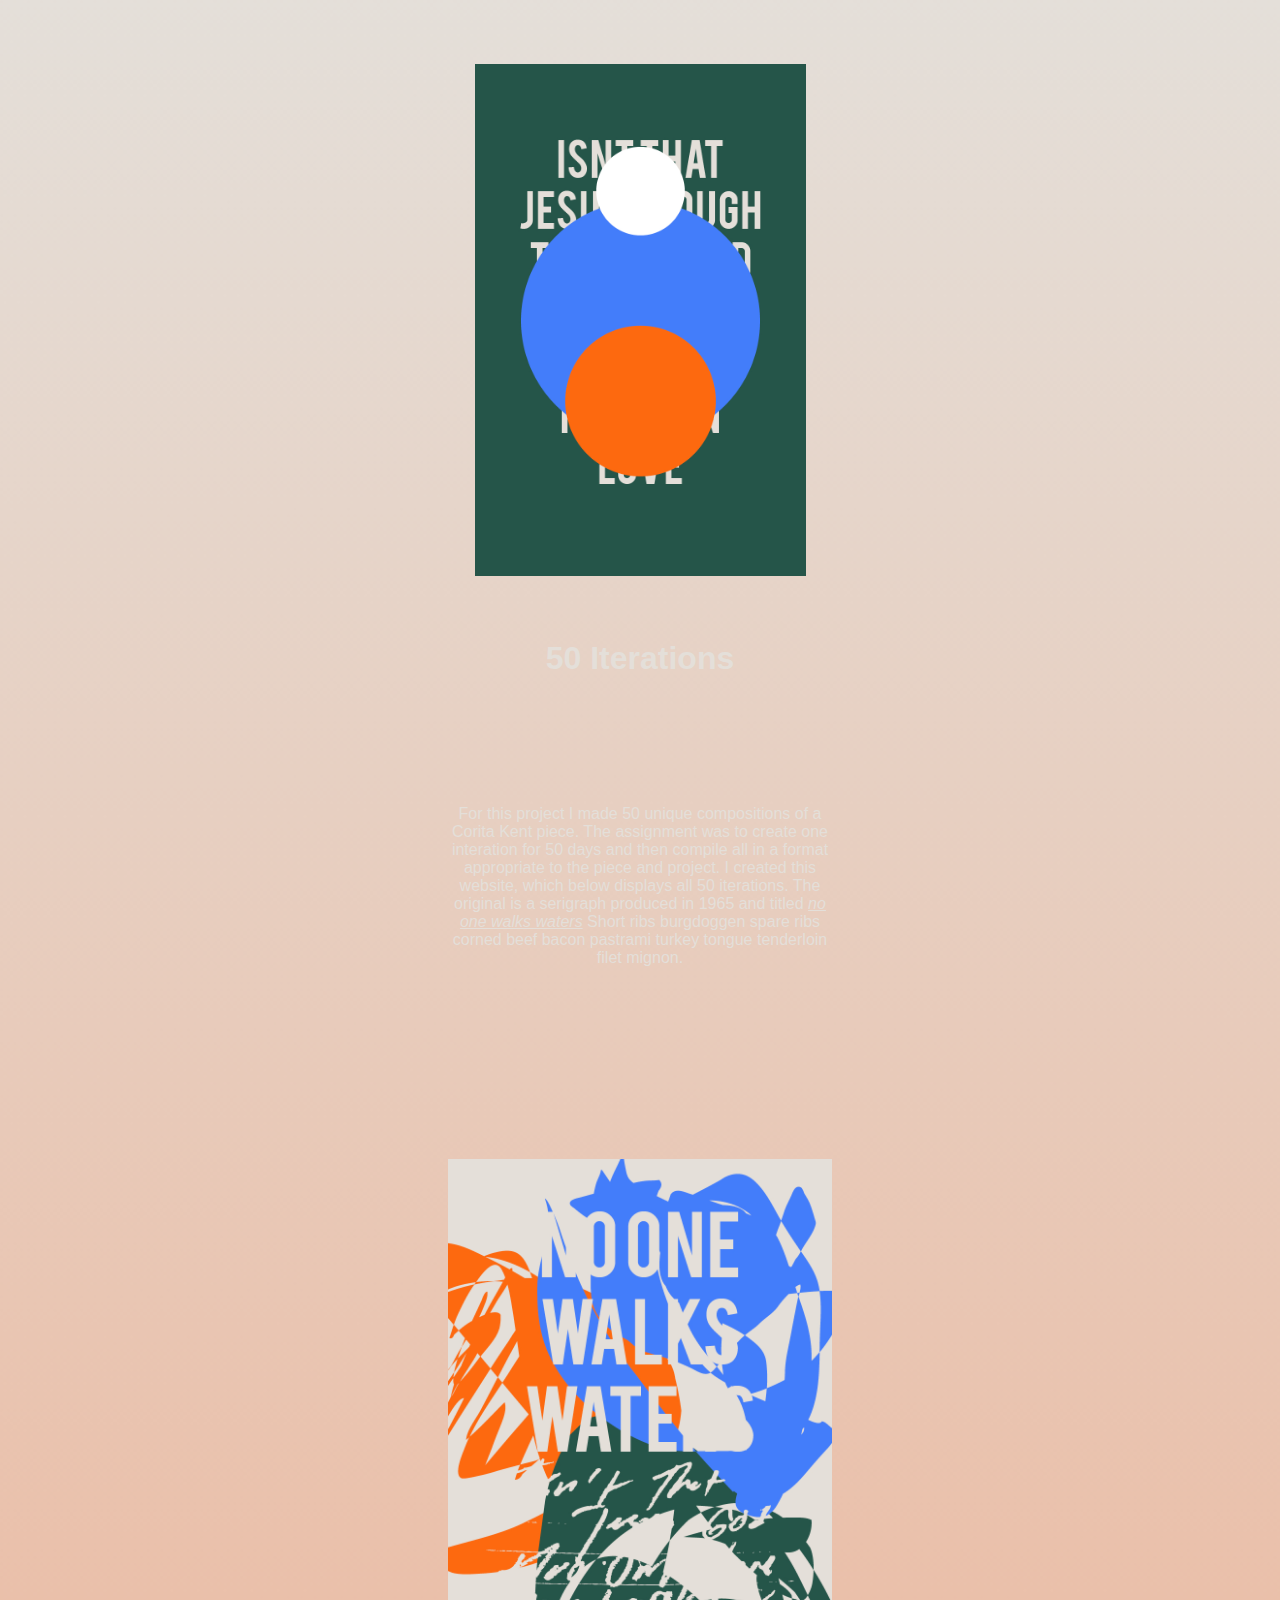
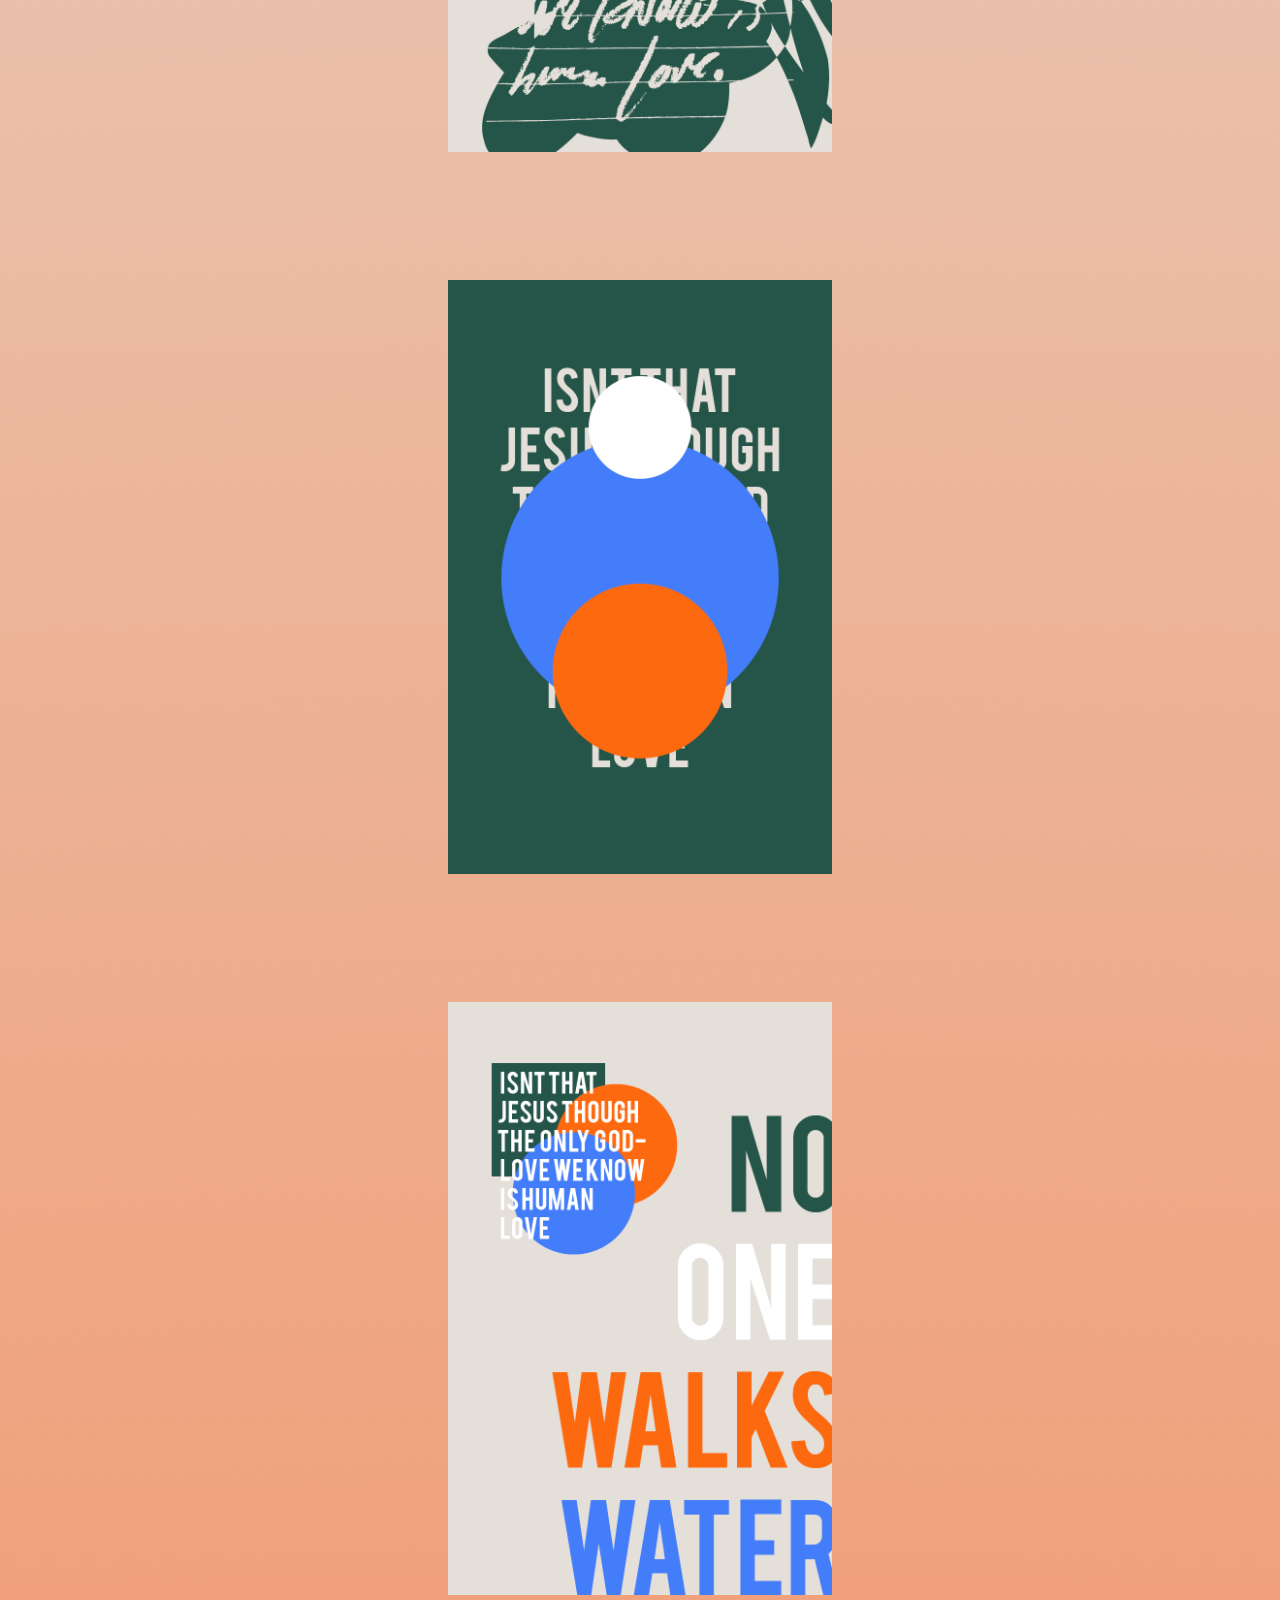
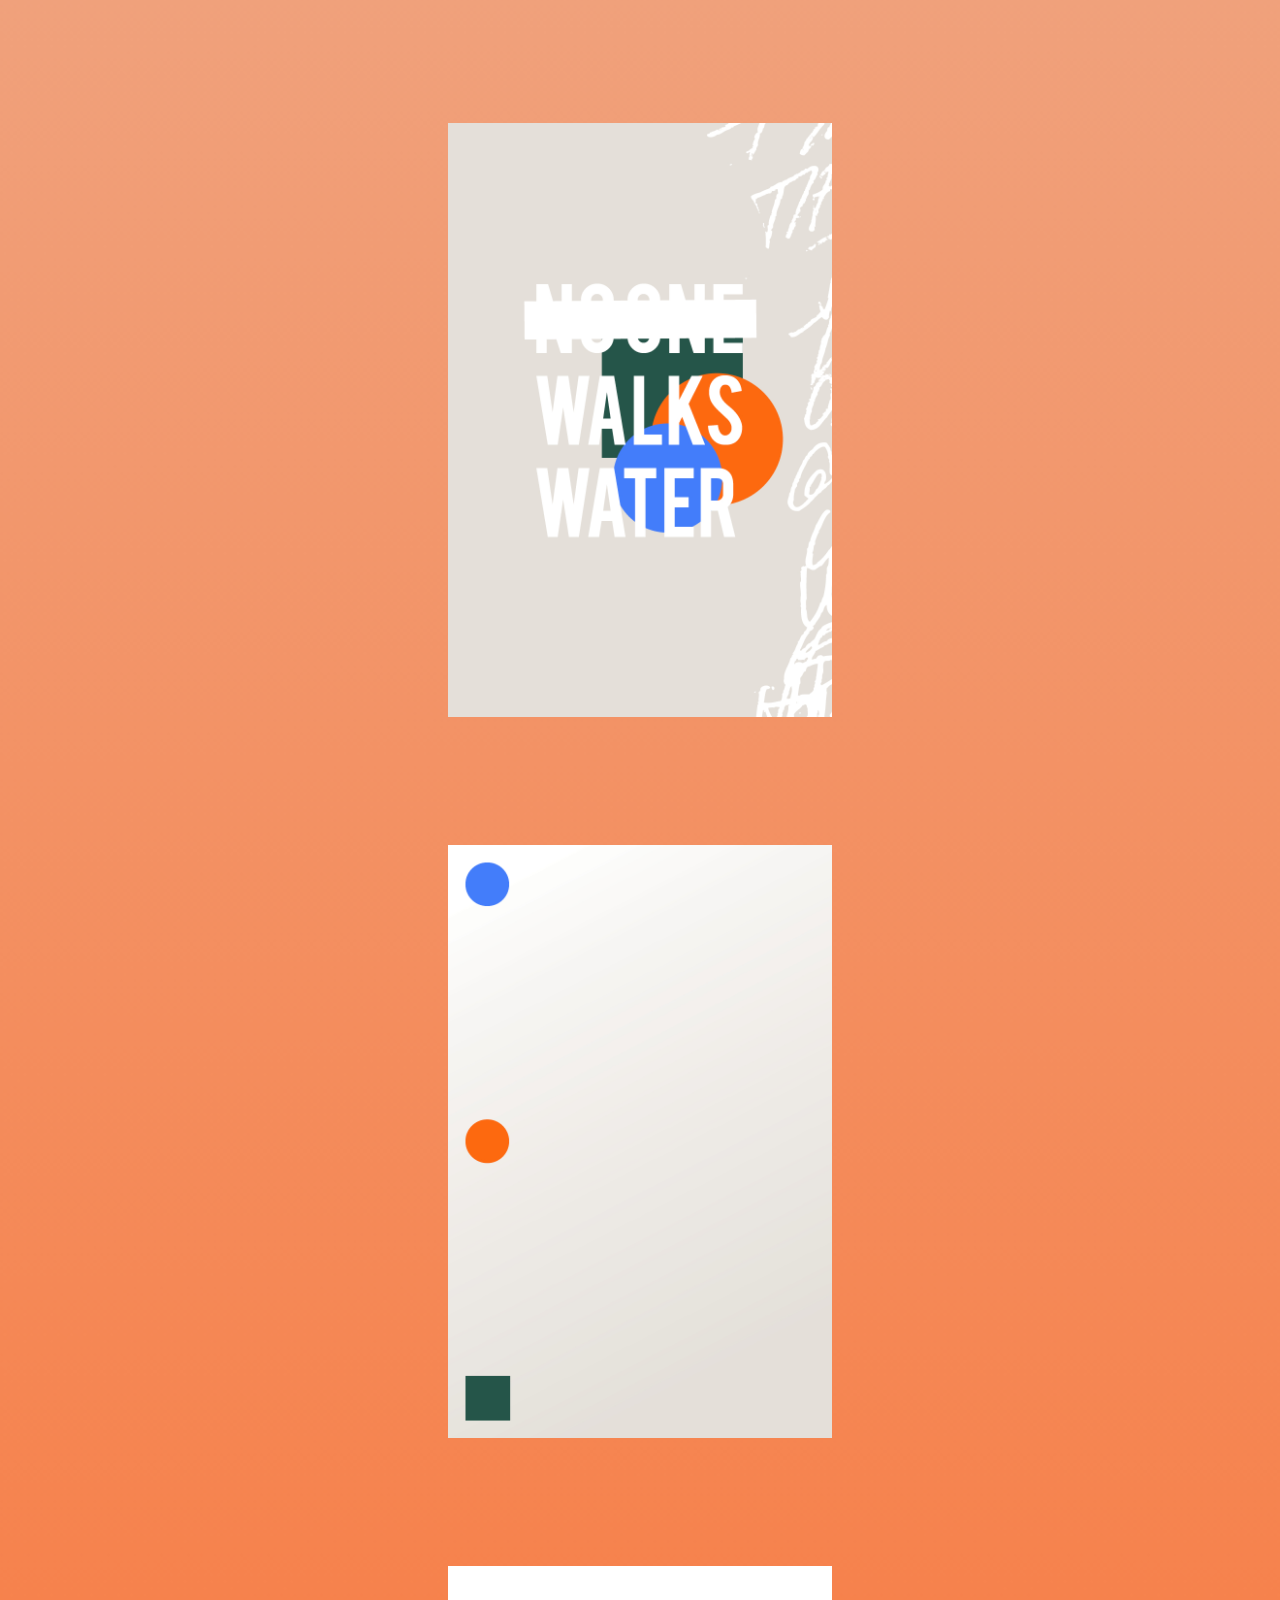
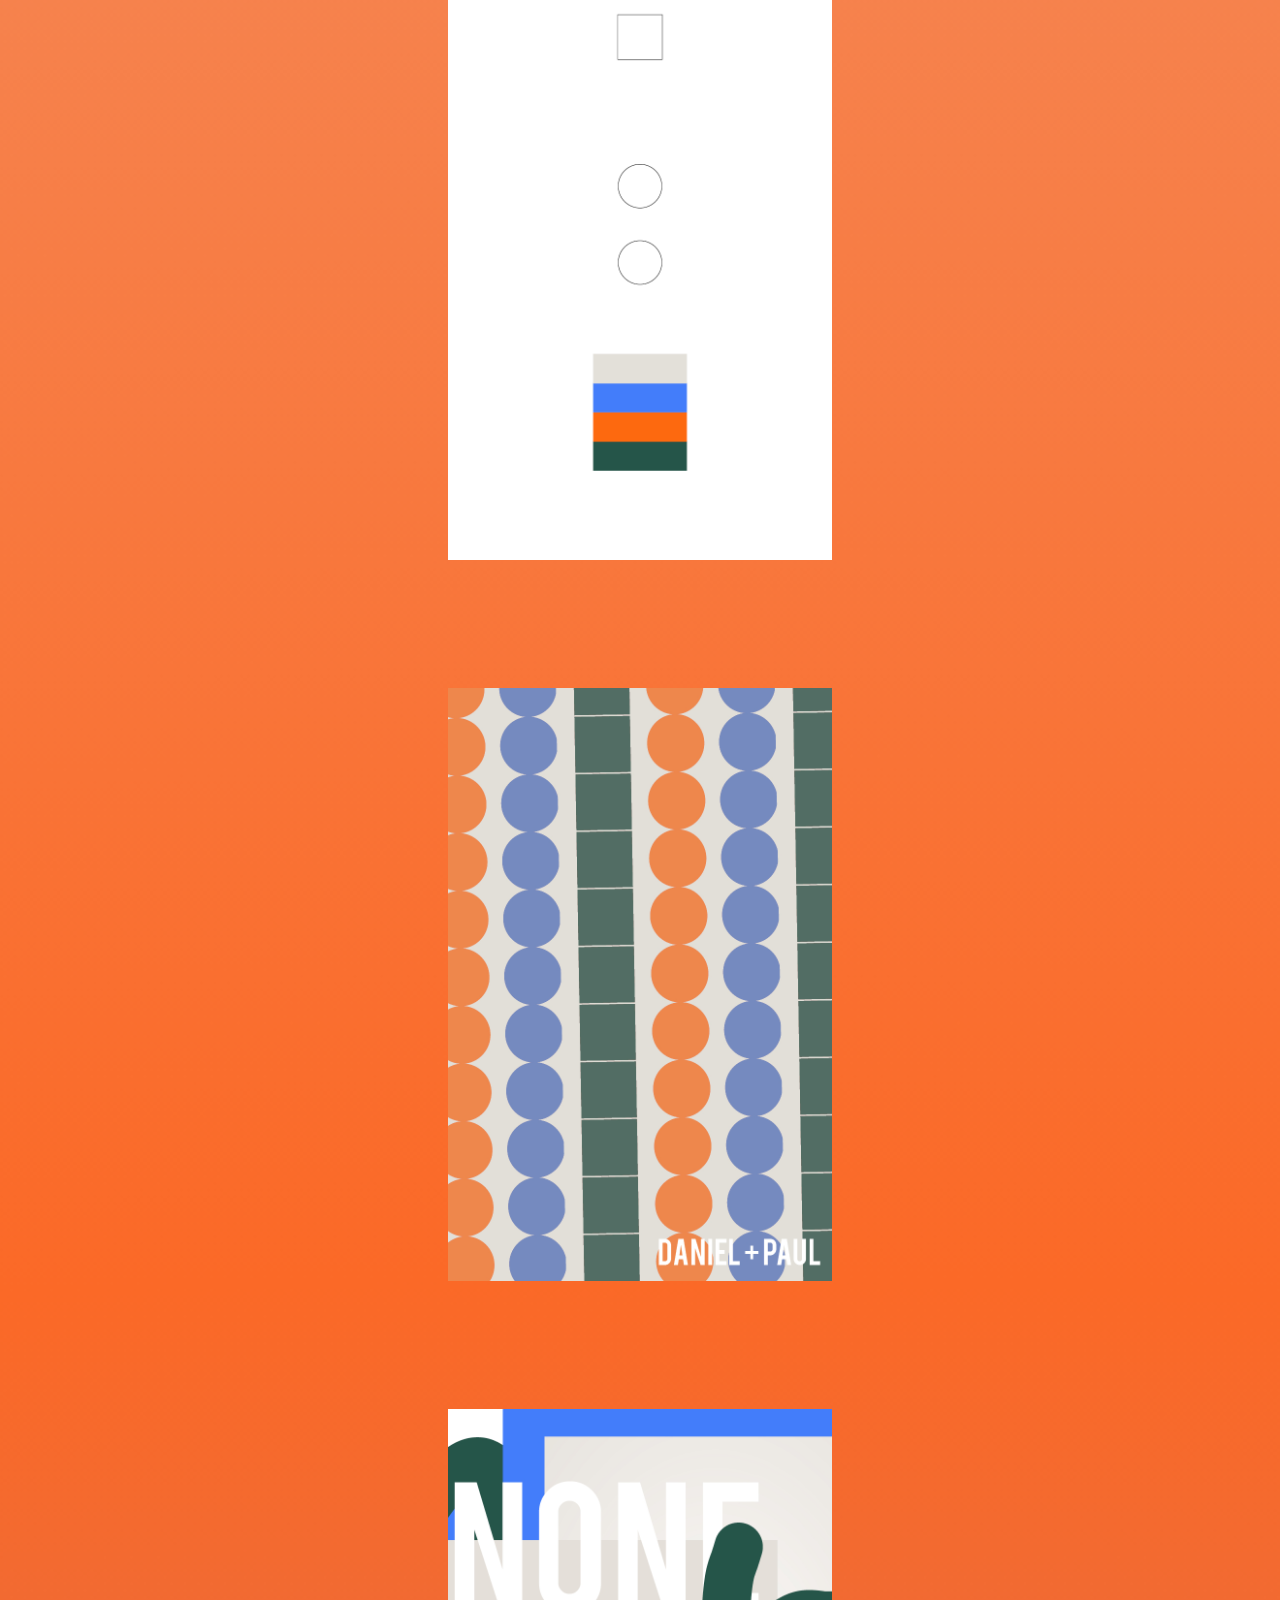
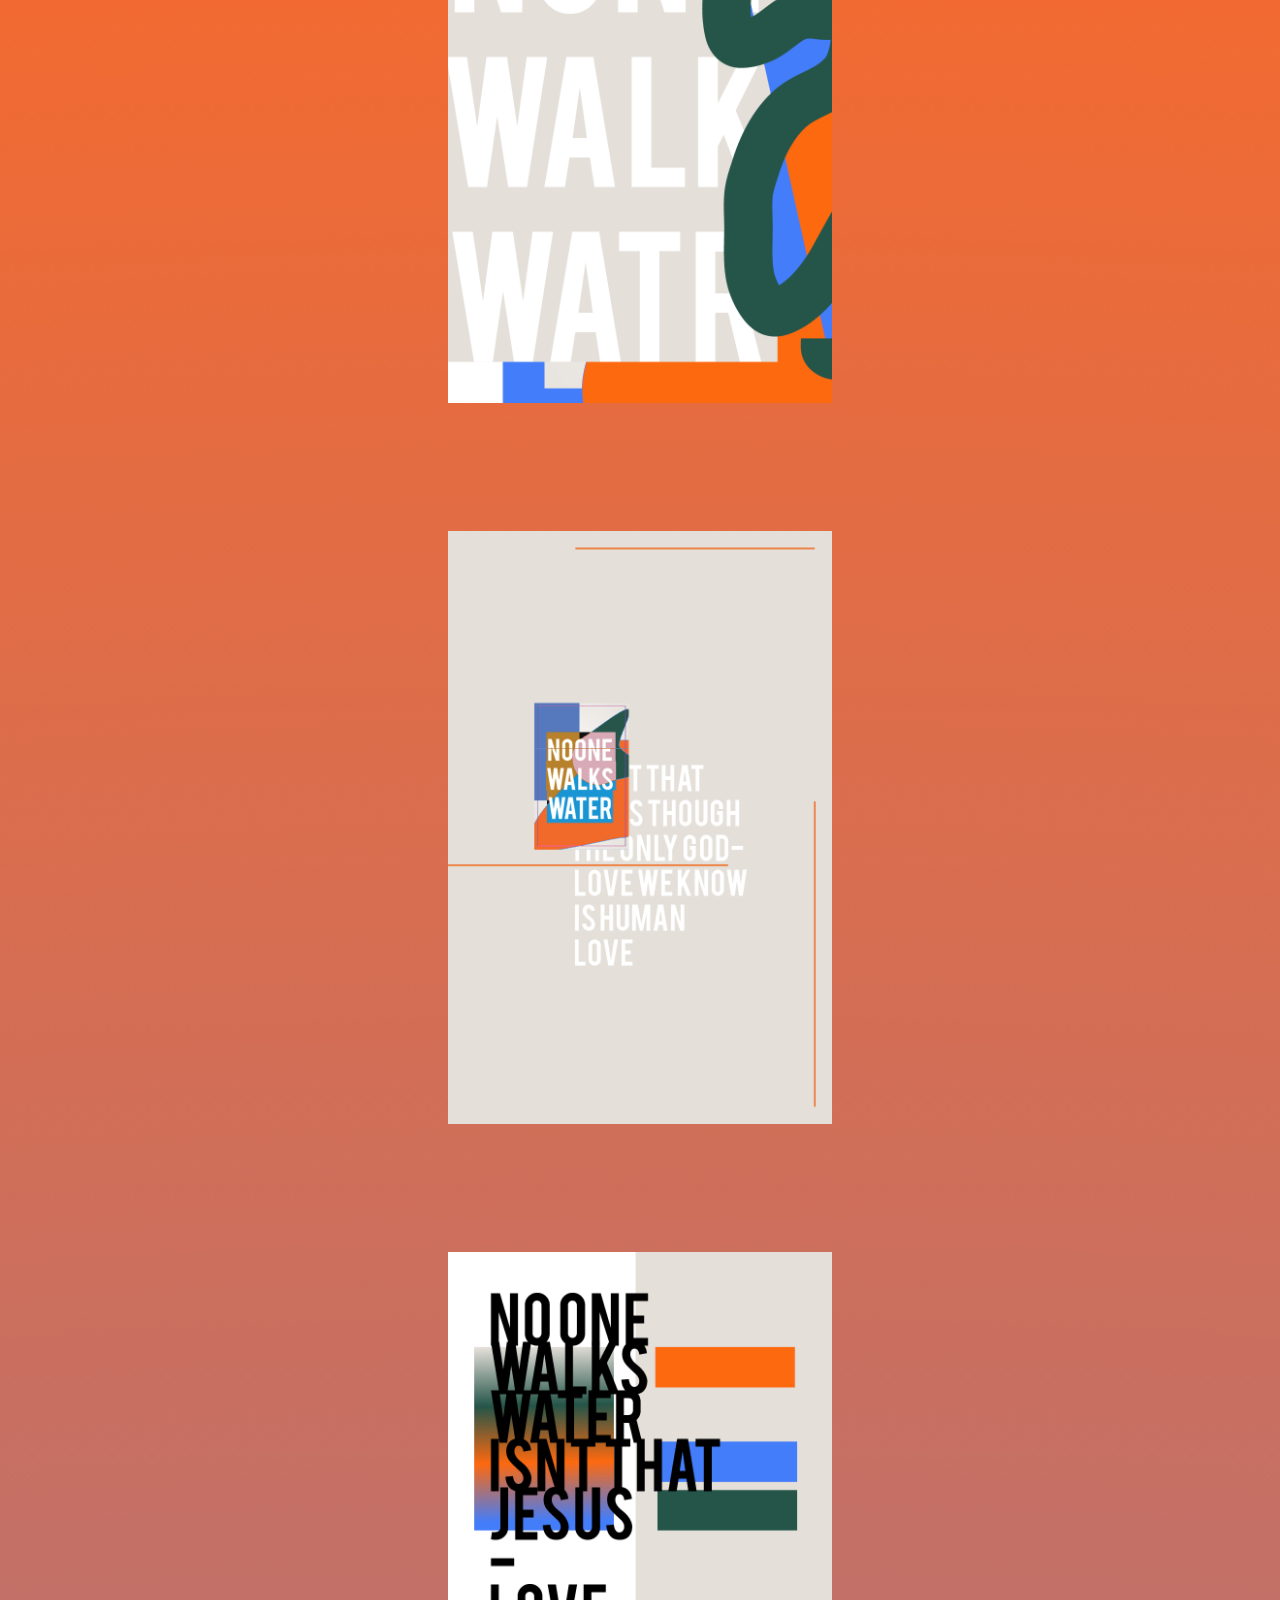
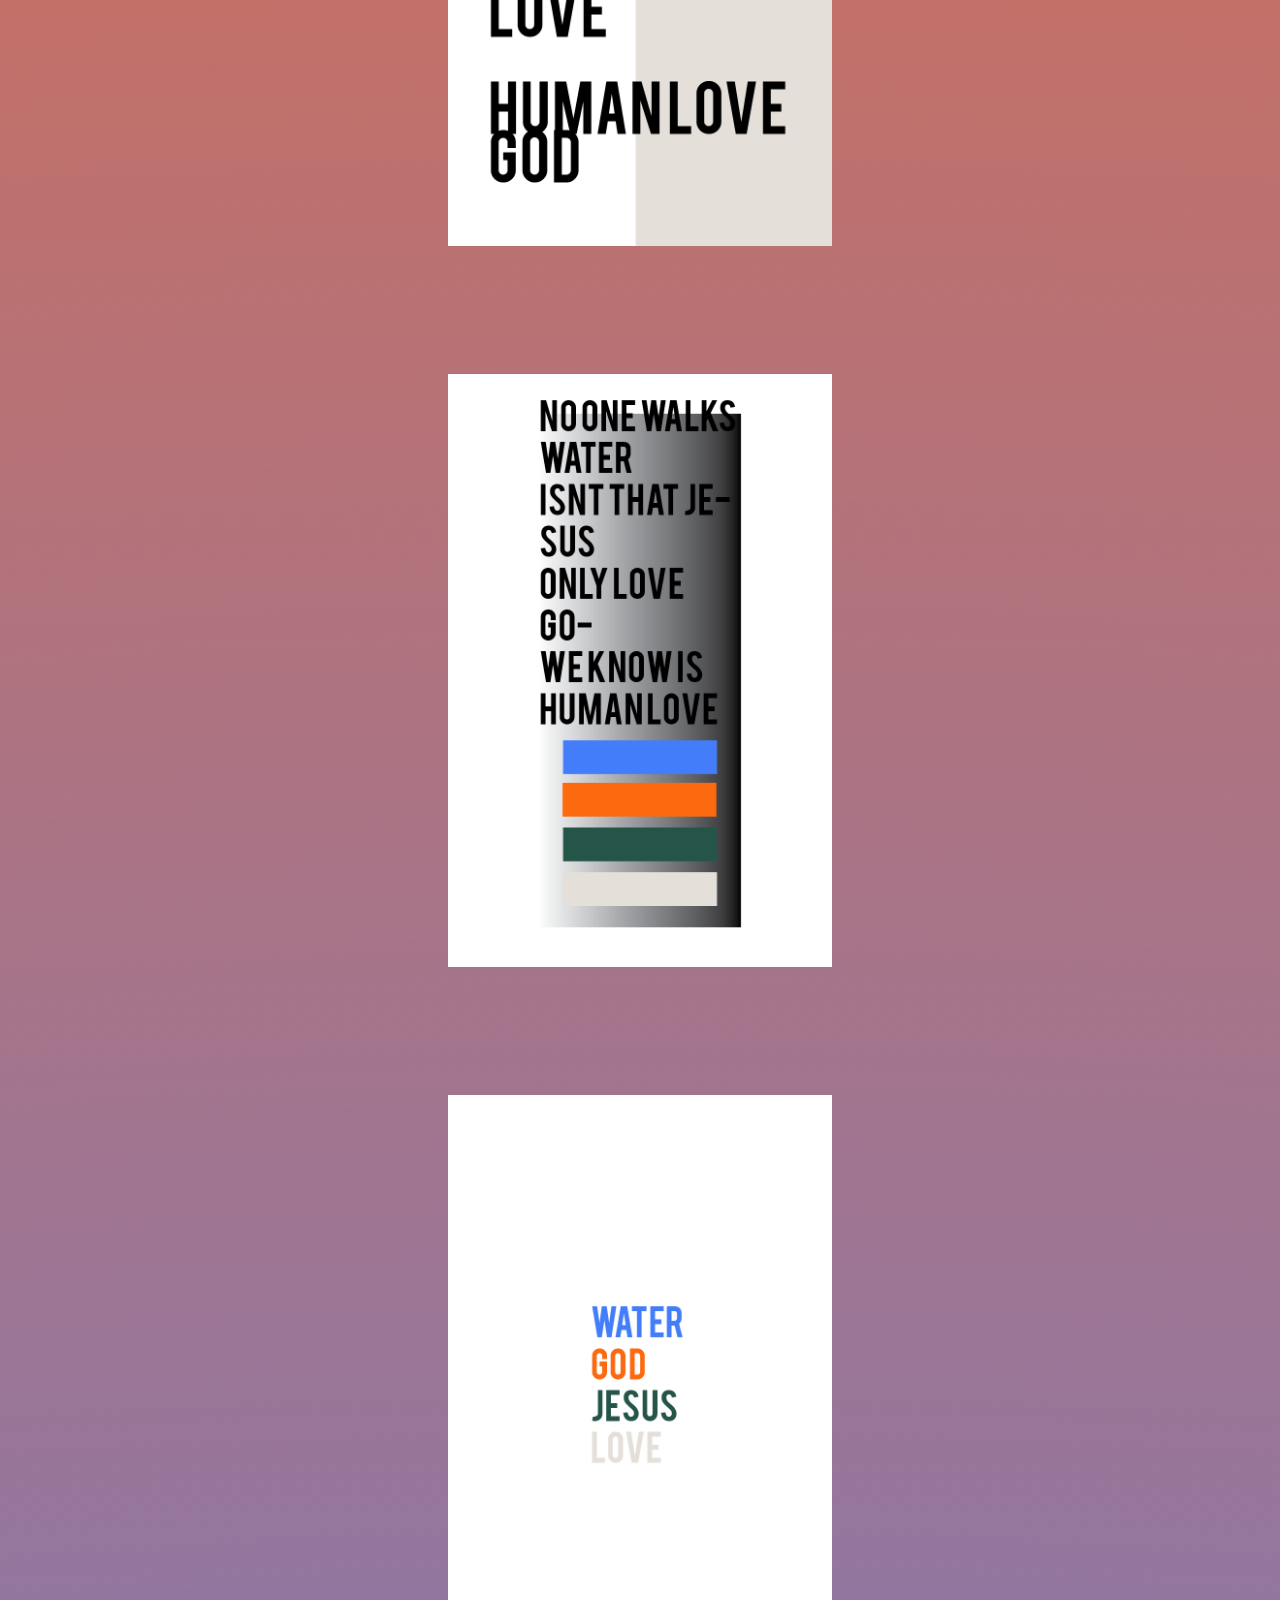
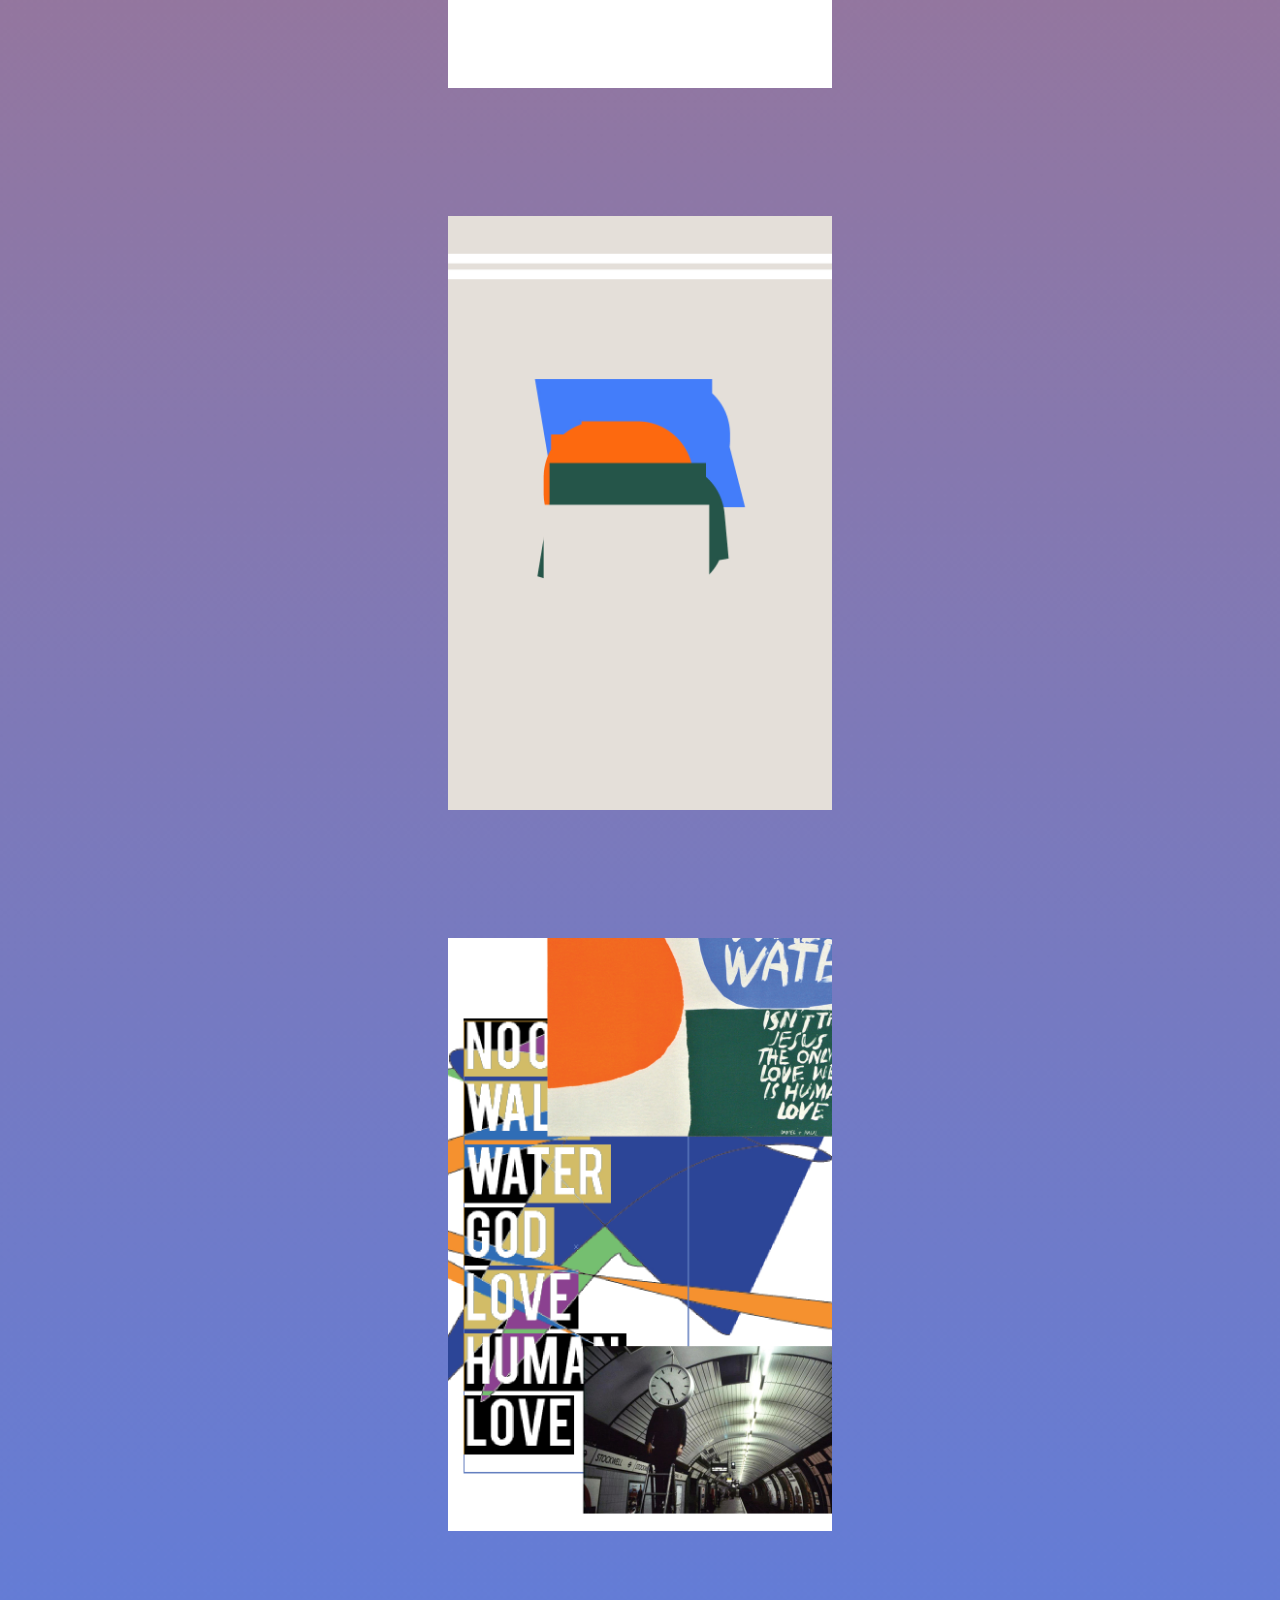
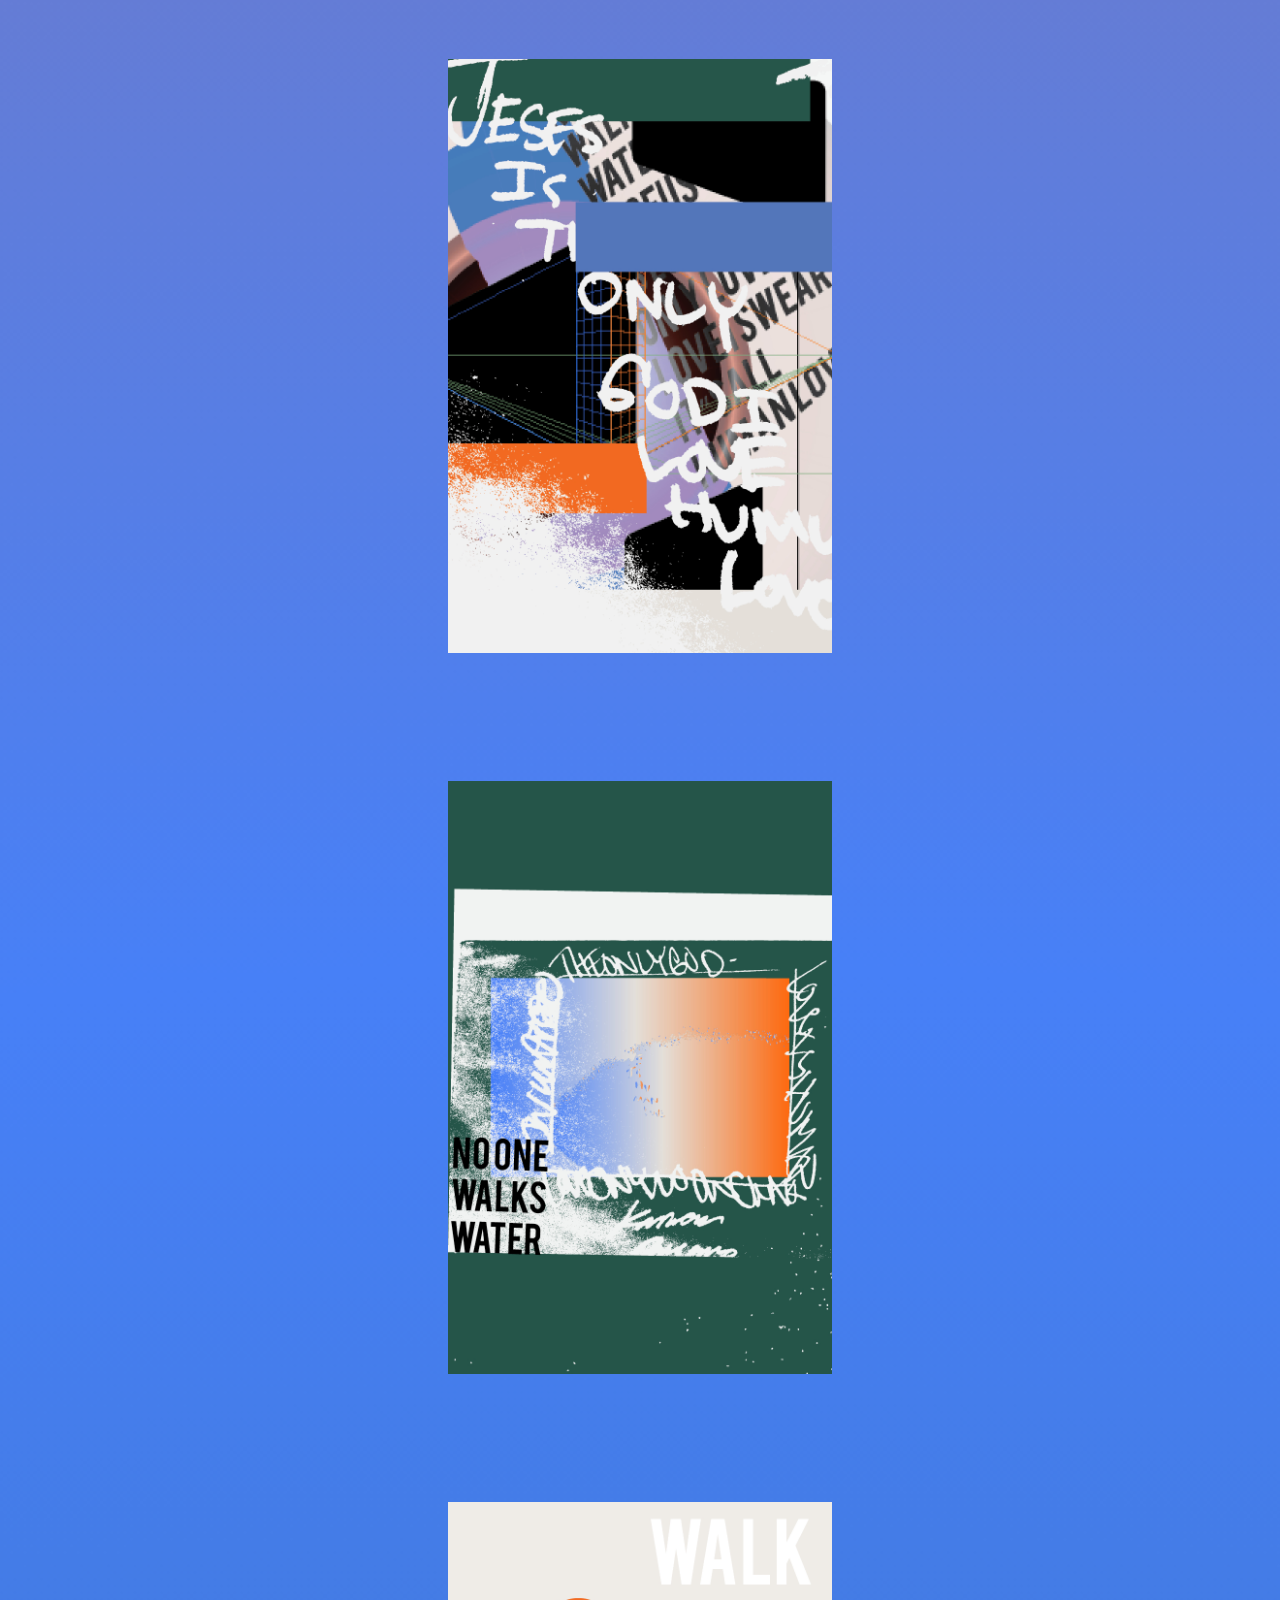
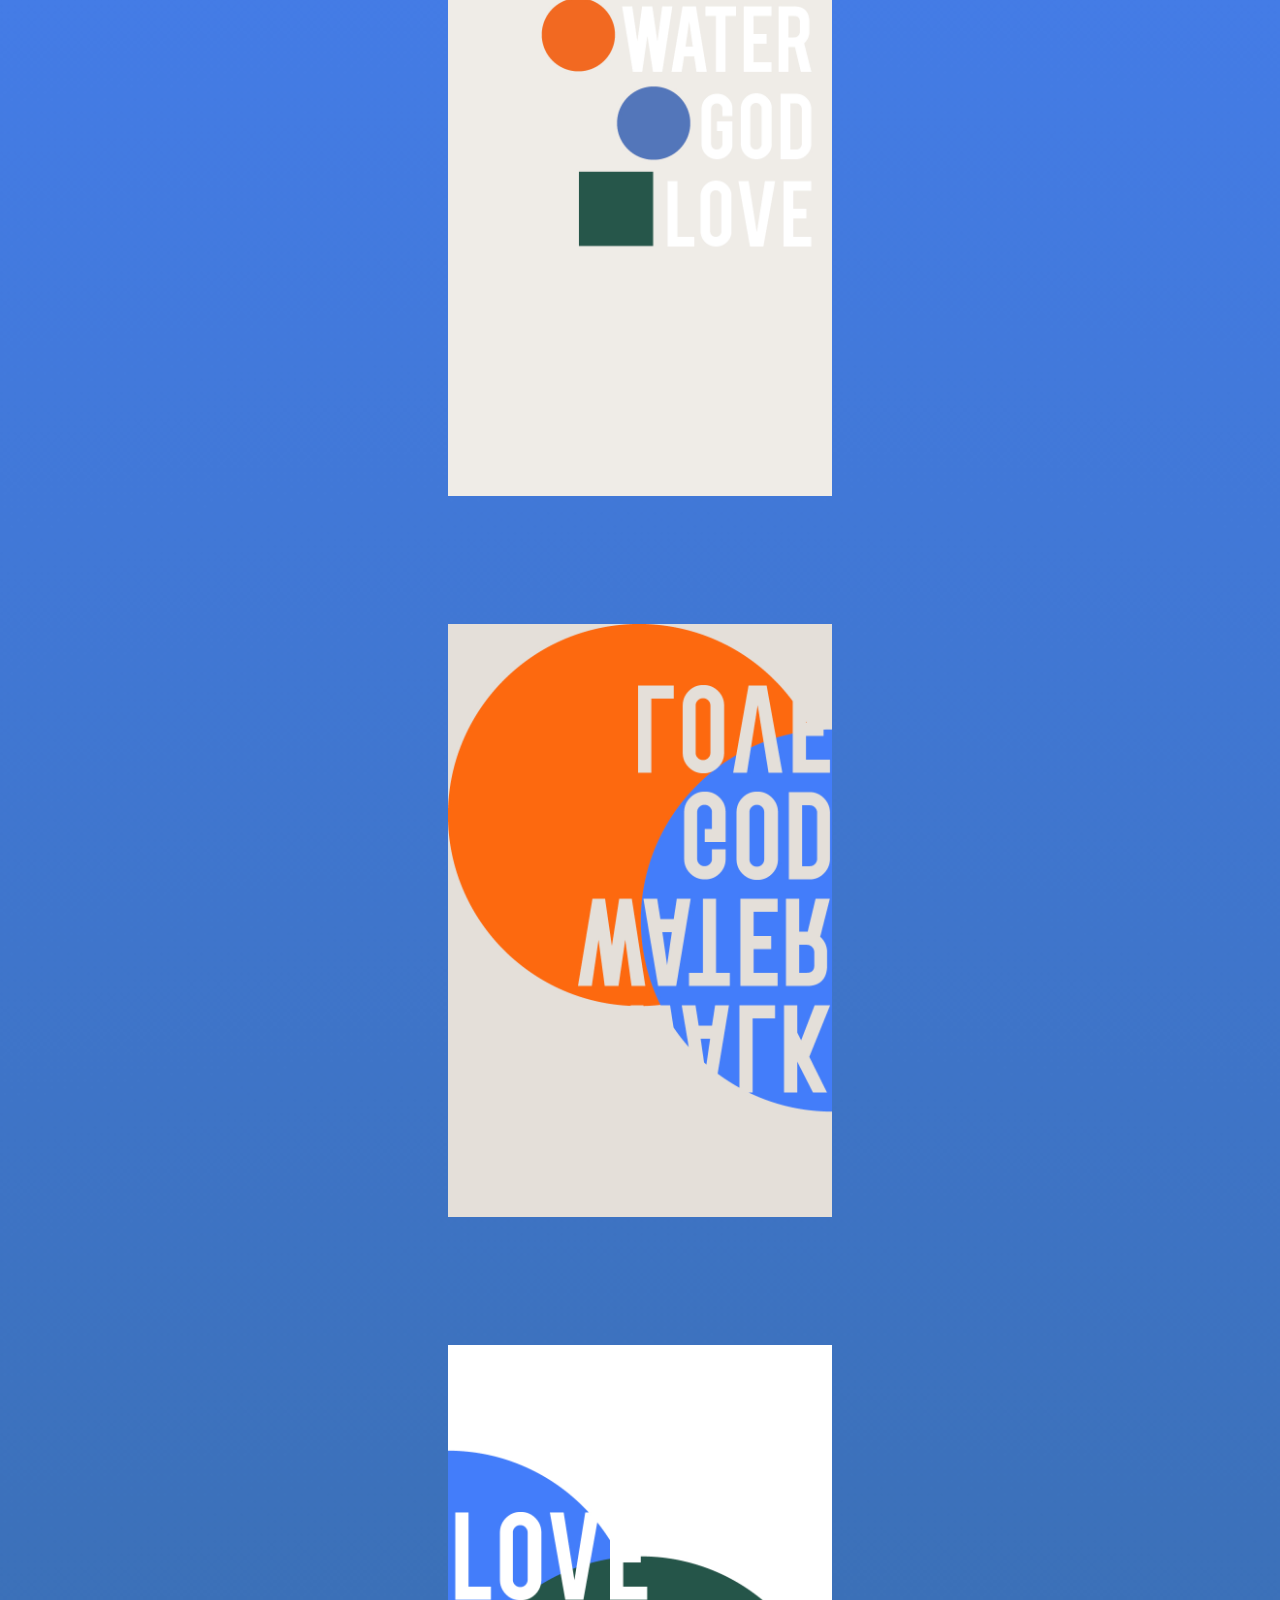
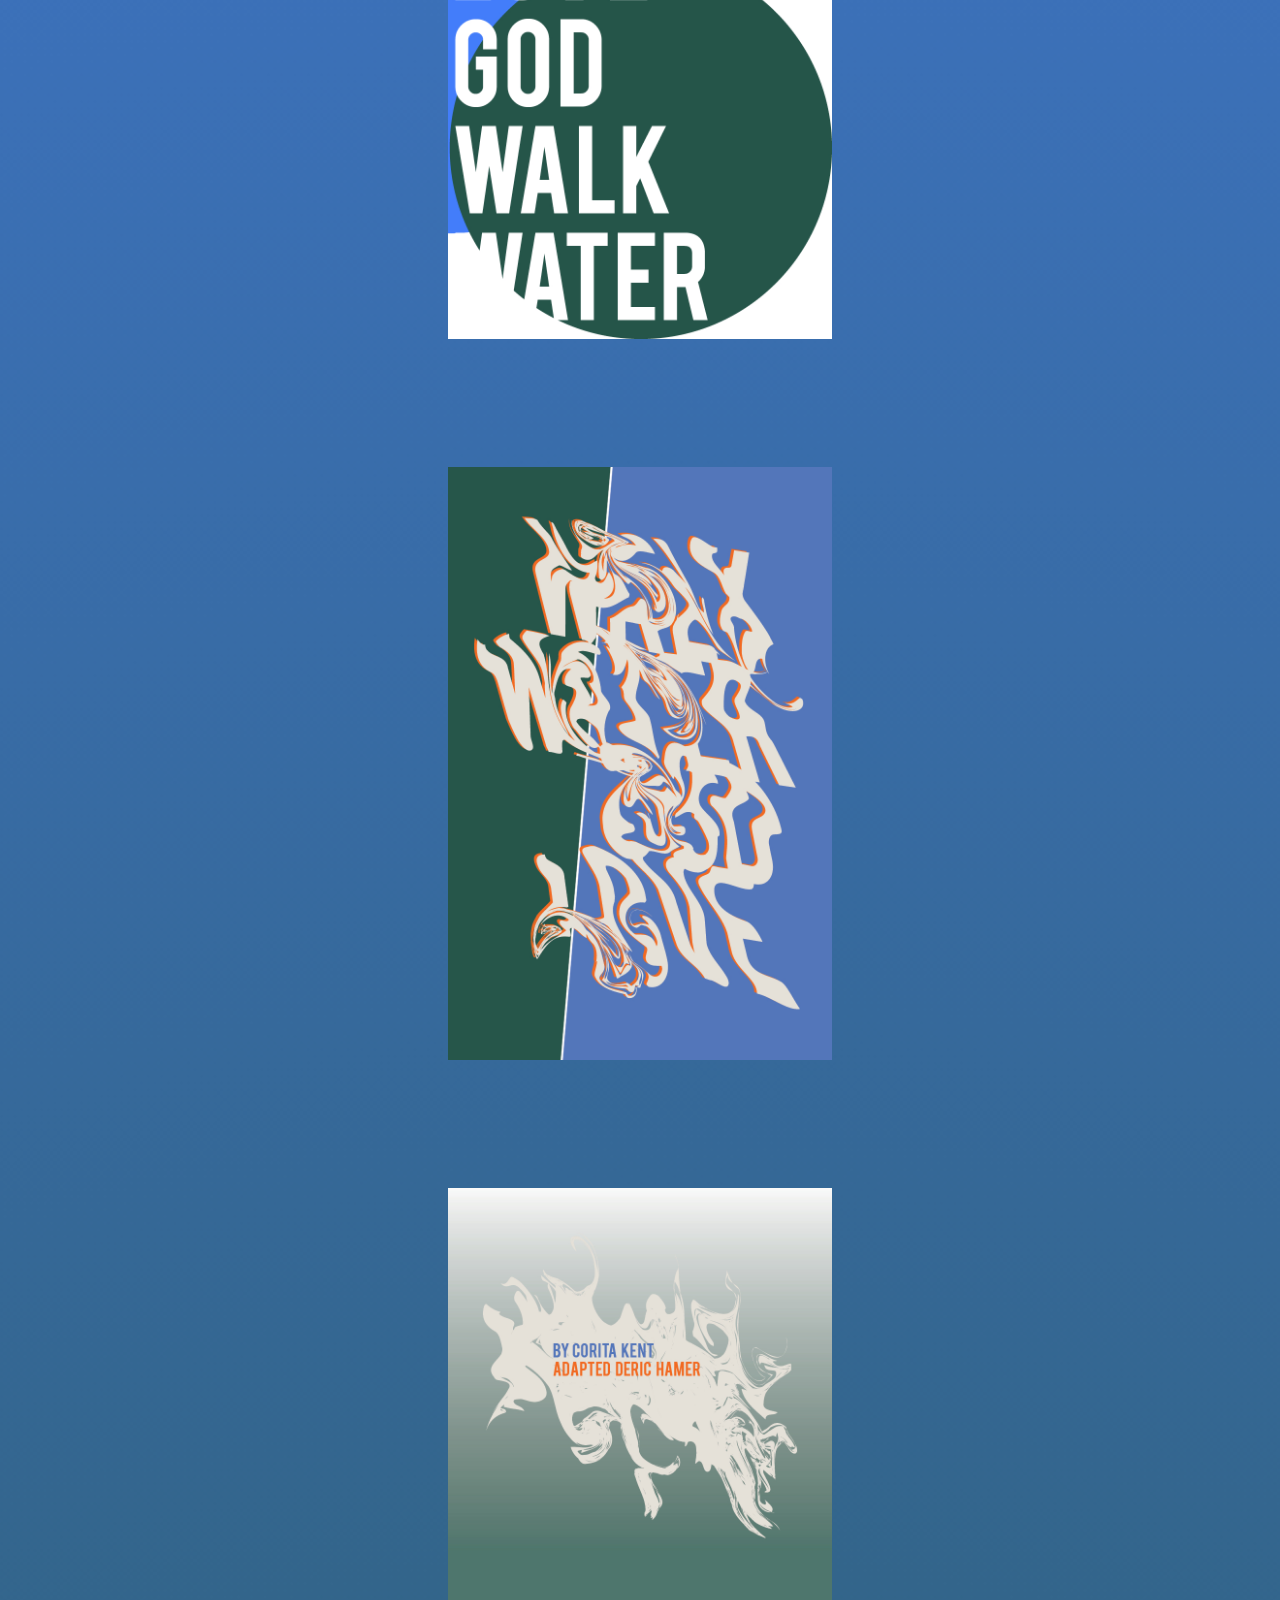
==== index.html @ 7815a0a7 "name change html page" ====
<!DOCTYPE html>
<html>
  <head>
    <meta charset="utf-8">
    <link rel="stylesheet" type="text/css" href="50.css">
    <title>50 Iterations</title>
    <!--<style>
      * { border: 1px solid red; }
    </style>-->
  </head>
  <body>

    <div id="flex-container">

      <div id="divdivID">
        <div class="flex-item" id="divID"></div>


      <h1 class="flex-item"> 50 Iterations </h1>

      <p class="flex-item">
        For this project I made 50 unique compositions of a Corita Kent piece.
        The assignment was to create one interation for 50 days and then compile all in a format appropriate to the piece and project.
        I created this website, which below displays all 50 iterations.
        The original is a serigraph produced in 1965 and titled <a href="http://corita.org/piece/65-08"><i>no one walks waters</i></a>
        Short ribs burgdoggen spare ribs corned beef bacon pastrami turkey tongue tenderloin filet mignon.
      </p>

      </div>

      <img class="flex-item" src="1.jpg">
      <img class="flex-item" src="2.jpg">
      <img class="flex-item" src="3.jpg">
      <img class="flex-item" src="5.jpg">
      <img class="flex-item" src="6.jpg">
      <img class="flex-item" src="7.jpg">
      <img class="flex-item" src="8.jpg">
      <img class="flex-item" src="9.jpg">
      <img class="flex-item" src="10.jpg">
      <img class="flex-item" src="11.jpg">
      <img class="flex-item" src="12.jpg">
      <img class="flex-item" src="13.jpg">
      <img class="flex-item" src="14.jpg">
      <img class="flex-item" src="15.jpg">
      <img class="flex-item" src="16.jpg">
      <img class="flex-item" src="17.jpg">
      <img class="flex-item" src="18.jpg">
      <img class="flex-item" src="19.jpg">
      <img class="flex-item" src="20.jpg">
      <img class="flex-item" src="21.jpg">
      <img class="flex-item" src="22.jpg">
      <img class="flex-item" src="23.jpg">
      <img class="flex-item" src="24.jpg">
      <img class="flex-item" src="25.jpg">
      <img class="flex-item" src="26.jpg">
      <img class="flex-item" src="27.jpg">
      <img class="flex-item" src="28.jpg">
      <img class="flex-item" src="29.jpg">
      <img class="flex-item" src="30.jpg">
      <img class="flex-item" src="31.jpg">
      <img class="flex-item" src="32.jpg">
      <img class="flex-item" src="33.jpg">
      <img class="flex-item" src="34.jpg">
      <img class="flex-item" src="35.jpg">
      <img class="flex-item" src="36.jpg">
      <img class="flex-item" src="37.jpg">
      <img class="flex-item" src="38.jpg">
      <img class="flex-item" src="39.jpg">
      <img class="flex-item" src="40.jpg">
      <img class="flex-item" src="41.jpg">
      <img class="flex-item" src="42.jpg">
      <img class="flex-item" src="43.jpg">
      <img class="flex-item" src="44.jpg">
      <img class="flex-item" src="45.jpg">
      <img class="flex-item" src="46.jpg">
      <img class="flex-item" src="47.jpg">
      <img class="flex-item" src="48.jpg">
      <img class="flex-item" src="49.jpg">
      <img class="flex-item" src="50.jpg">

    </div>

    <script type="text/javascript">
    var imgCount = 3;
        var dir = 'images/';
        var randomCount = Math.round(Math.random() * (imgCount - 1)) + 1;
        var images = new Array
                images[1] = "1.jpg",
                images[2] = "2.jpg",
                images[3] = "3.jpg",
        document.getElementById("divID").style.backgroundImage = "url(" + images[randomCount] + ")";
    </script>

    <!-- <div id="back-top">
    <img id="image" src="1.jpg">
    <img id="image" src="2.jpg">
    <img id="image" src="3.jpg">
    <img id="image" src="5.jpg">
    <img id="image" src="6.jpg">
    <img id="image" src="7.jpg">
    <img id="image" src="8.jpg">
    <img id="image" src="9.jpg">
    <img id="image" src="10.jpg">
    <img id="image" src="11.jpg">
    <img id="image" src="12.jpg">
    <img id="image" src="13.jpg">
    <img id="image" src="14.jpg">
    <img id="image" src="15.jpg">
    <img id="image" src="16.jpg">
    <img id="image" src="17.jpg">
    <img id="image" src="18.jpg">
    <img id="image" src="19.jpg">
    <img id="image" src="20.jpg">
    <img id="image" src="21.jpg">
    <img id="image" src="22.jpg">
    <img id="image" src="23.jpg">
    <img id="image" src="24.jpg">
    <img id="image" src="25.jpg">
    <img id="image" src="26.jpg">
    <img id="image" src="27.jpg">
    <img id="image" src="28.jpg">
    <img id="image" src="29.jpg">
    <img id="image" src="30.jpg">
    <img id="image" src="31.jpg">
    <img id="image" src="32.jpg">
    <img id="image" src="33.jpg">
    <img id="image" src="34.jpg">
    <img id="image" src="35.jpg">
    <img id="image" src="36.jpg">
    <img id="image" src="37.jpg">
    <img id="image" src="38.jpg">
    <img id="image" src="39.jpg">
    <img id="image" src="40.jpg">
    <img id="image" src="41.jpg">
    <img id="image" src="42.jpg">
    <img id="image" src="43.jpg">
    <img id="image" src="44.jpg">
    <img id="image" src="45.jpg">
    <img id="image" src="46.jpg">
    <img id="image" src="47.jpg">
    <img id="image" src="48.jpg">
    <img id="image" src="49.jpg">
    <img id="image" src="50.jpg">
    </div> -->

  </body>
---- 50.css ----
body {
  font-family: "Helvetica",sans-serif;
  margin: 0 auto;
  background: radial-gradient(circle, rgb(39, 85, 74), rgb(71, 128, 247), rgb(251, 105, 39), rgb(228, 223, 217));
  background-position: center;
}

/*html {
  width: 100%;
  height: 100%;
}*/

img {
  max-width: 100%;
}

#flex-container {
  display: flex;
  flex-direction: column;
  justify-content: center;
  align-items: center;
}

.flex-item {
  display: block;
  width:30%;
  height:30%;
  padding-bottom: 10%;
}

#divdivID {
  width: 100%;
  height: 100%;
  padding: 0 0 0 0;
  margin-bottom: 5%;
  background: url("corita.gif");
  background-size: contain;
  background-repeat: repeat;
}

#divID {
  display: block;
  width: 50%;
  padding: 30% 0 10% 0;
  margin: 0 auto;
  margin-top: 5%;
  background-repeat: no-repeat;
  background-position: center;
  background-size: contain;
}

h1 {
  font-weight: bold;
  text-align: center;
  color: rgb(228, 223, 217);
  margin: 0 auto;
  margin-top: 5%;
}

p {
  text-align: center;
  color: rgb(228, 223, 217);
  margin: 0 auto;
  padding-bottom:10%;
}

@media (max-width: 300px) {

  img {
    max-width: 100%;
  }

  #flex-container {
    display: flex;
    flex-direction: column;
    justify-content: center;
    align-items: center;
  }

  .flex-item {
    display: block;
    /*width:30%;
    height:30%;*/
    padding-bottom: 10%;
  }

  #divdivID {
    width: 100%;
    height: 100%;
    padding: 0 0 0 0;
    margin-bottom: 5%;
    background: url("corita.gif");
    background-size: contain;
    background-repeat: repeat;
  }

  #divID {
    display: block;
    width: 50%;
    padding: 30% 0 10% 0;
    margin: 0 auto;
    margin-top: 5%;
    background-repeat: no-repeat;
    background-position: center;
    background-size: contain;
  }

  h1 {
    font-weight: bold;
    text-align: center;
    color: rgb(228, 223, 217);
    margin: 0 auto;
    margin-top: 5%;
  }

  p {
    text-align: center;
    color: rgb(228, 223, 217);
    margin: 0 auto;
    padding-bottom:10%;
    font-size: .5em;
  }
}

a {
  text-decoration: underline;
  color: rgb(228, 223, 217);
}

a:visited {
  text-decoration: line-through;
  color: rgb(228, 223, 217);
}

}

/*
#image {
  display: block;
  max-width:30%;
  max-height:30%;
  margin-top: 2%;
  margin-bottom: -2%;
  margin-left: auto;
  margin-right: auto;
  padding-bottom: 10%;
  box-shadow: 5px 5px #000000;
}

img {
  max-width:20%;
  max-height:20%;
  margin-top: 2%;
  margin-bottom: -2%;
  margin-left: auto;
  margin-right: auto;
  padding-bottom: 10%;
}
*/
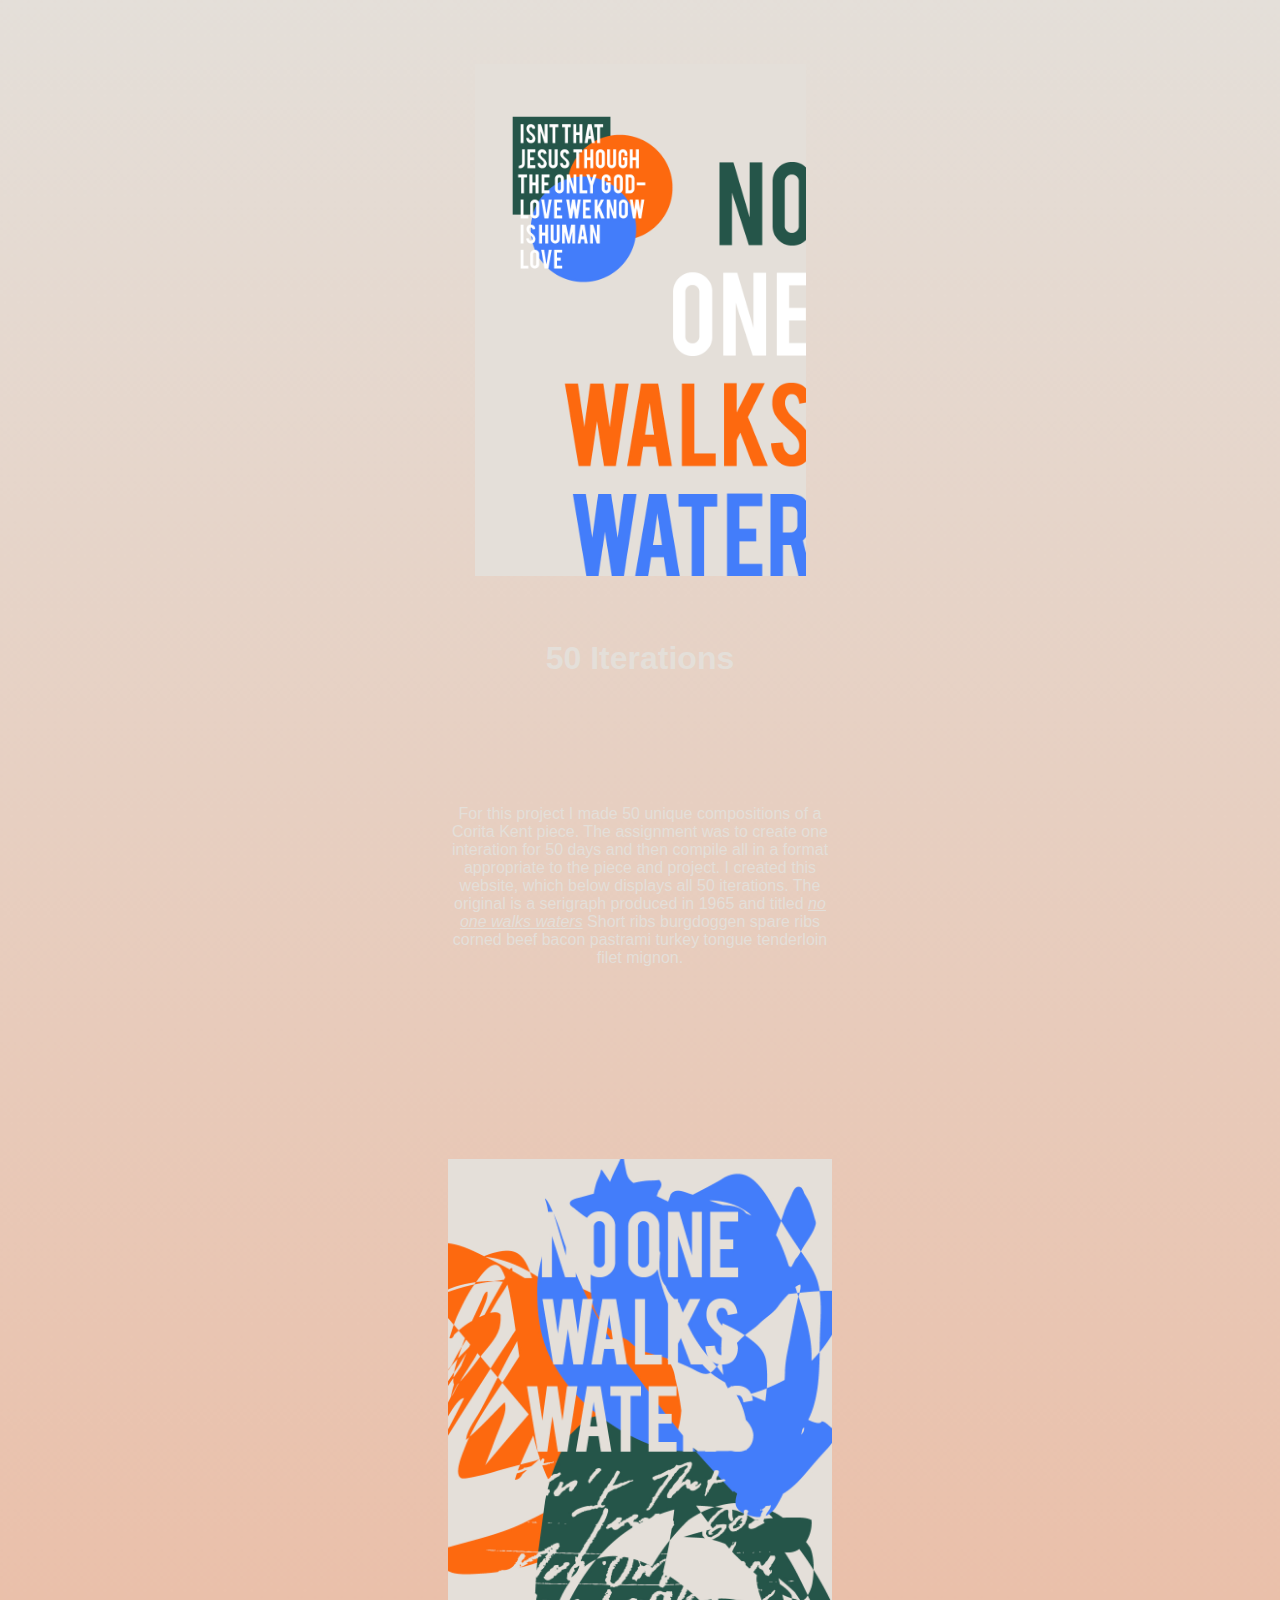
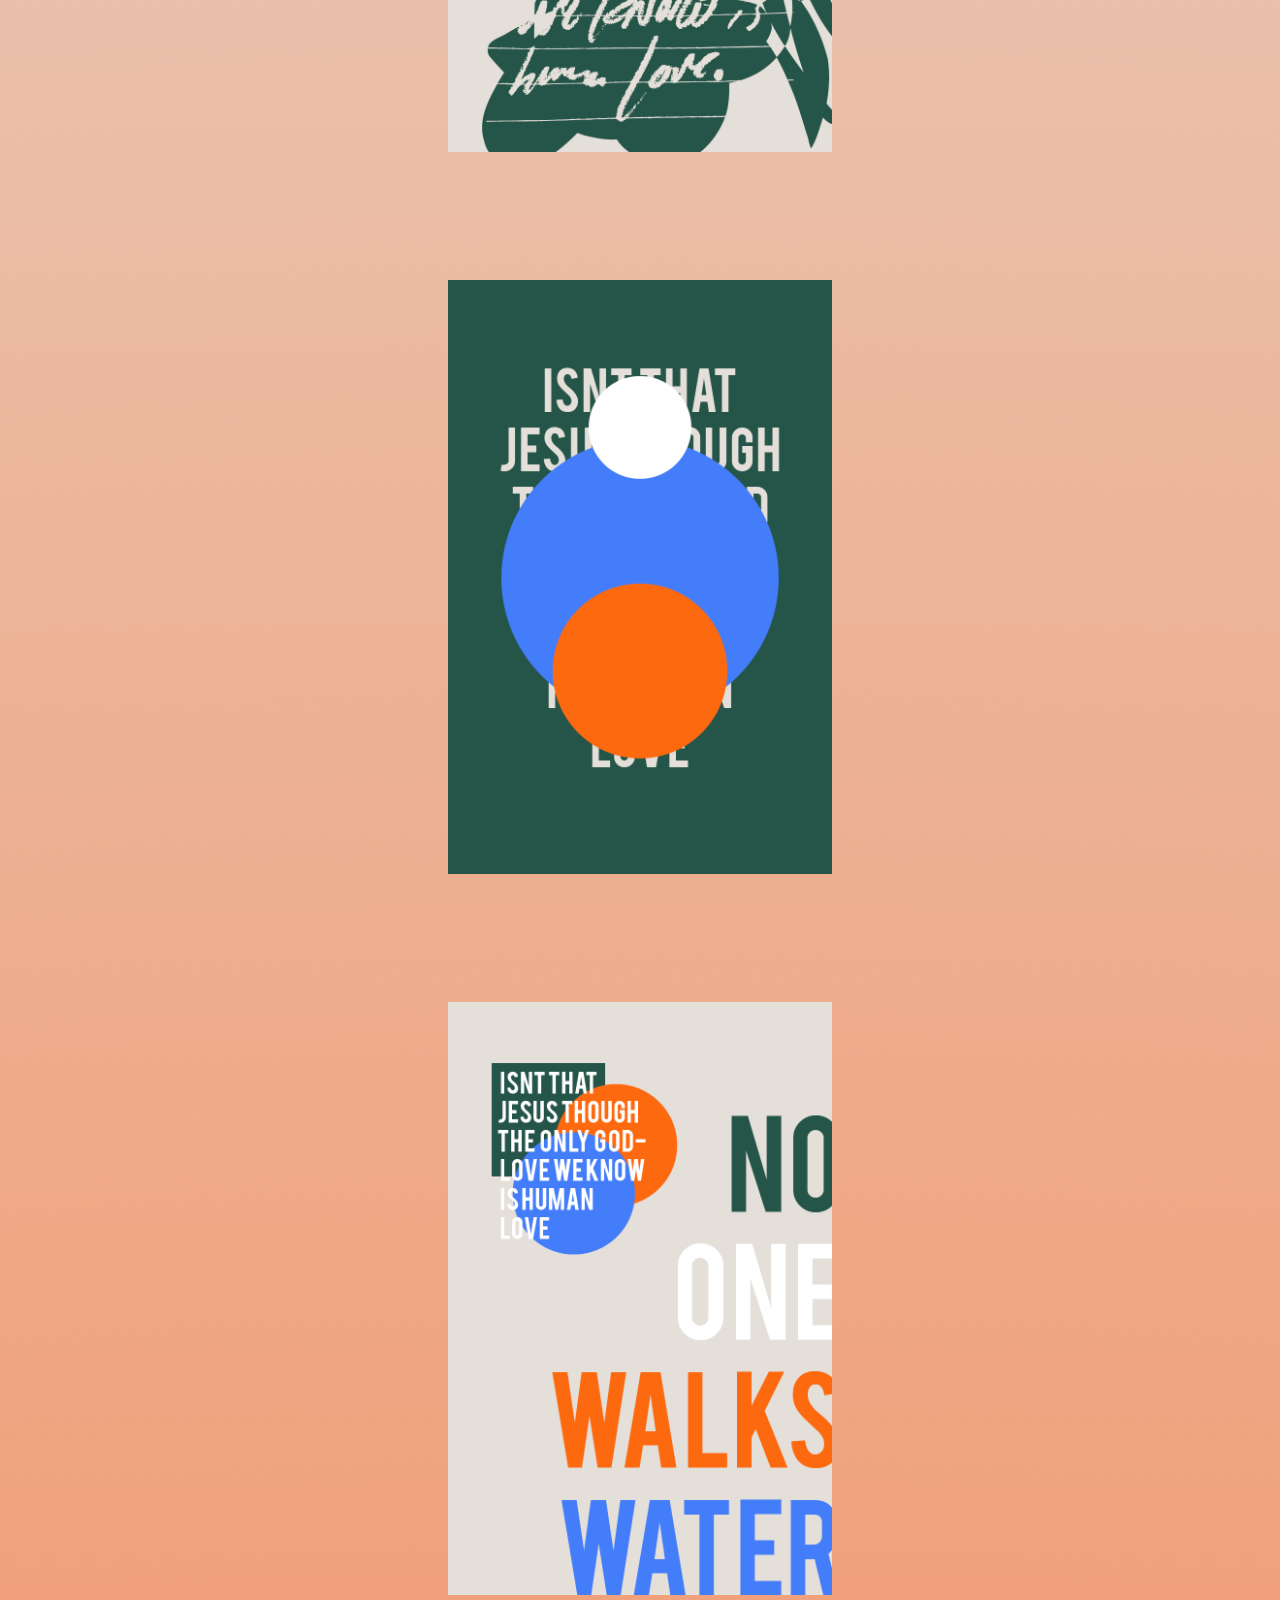
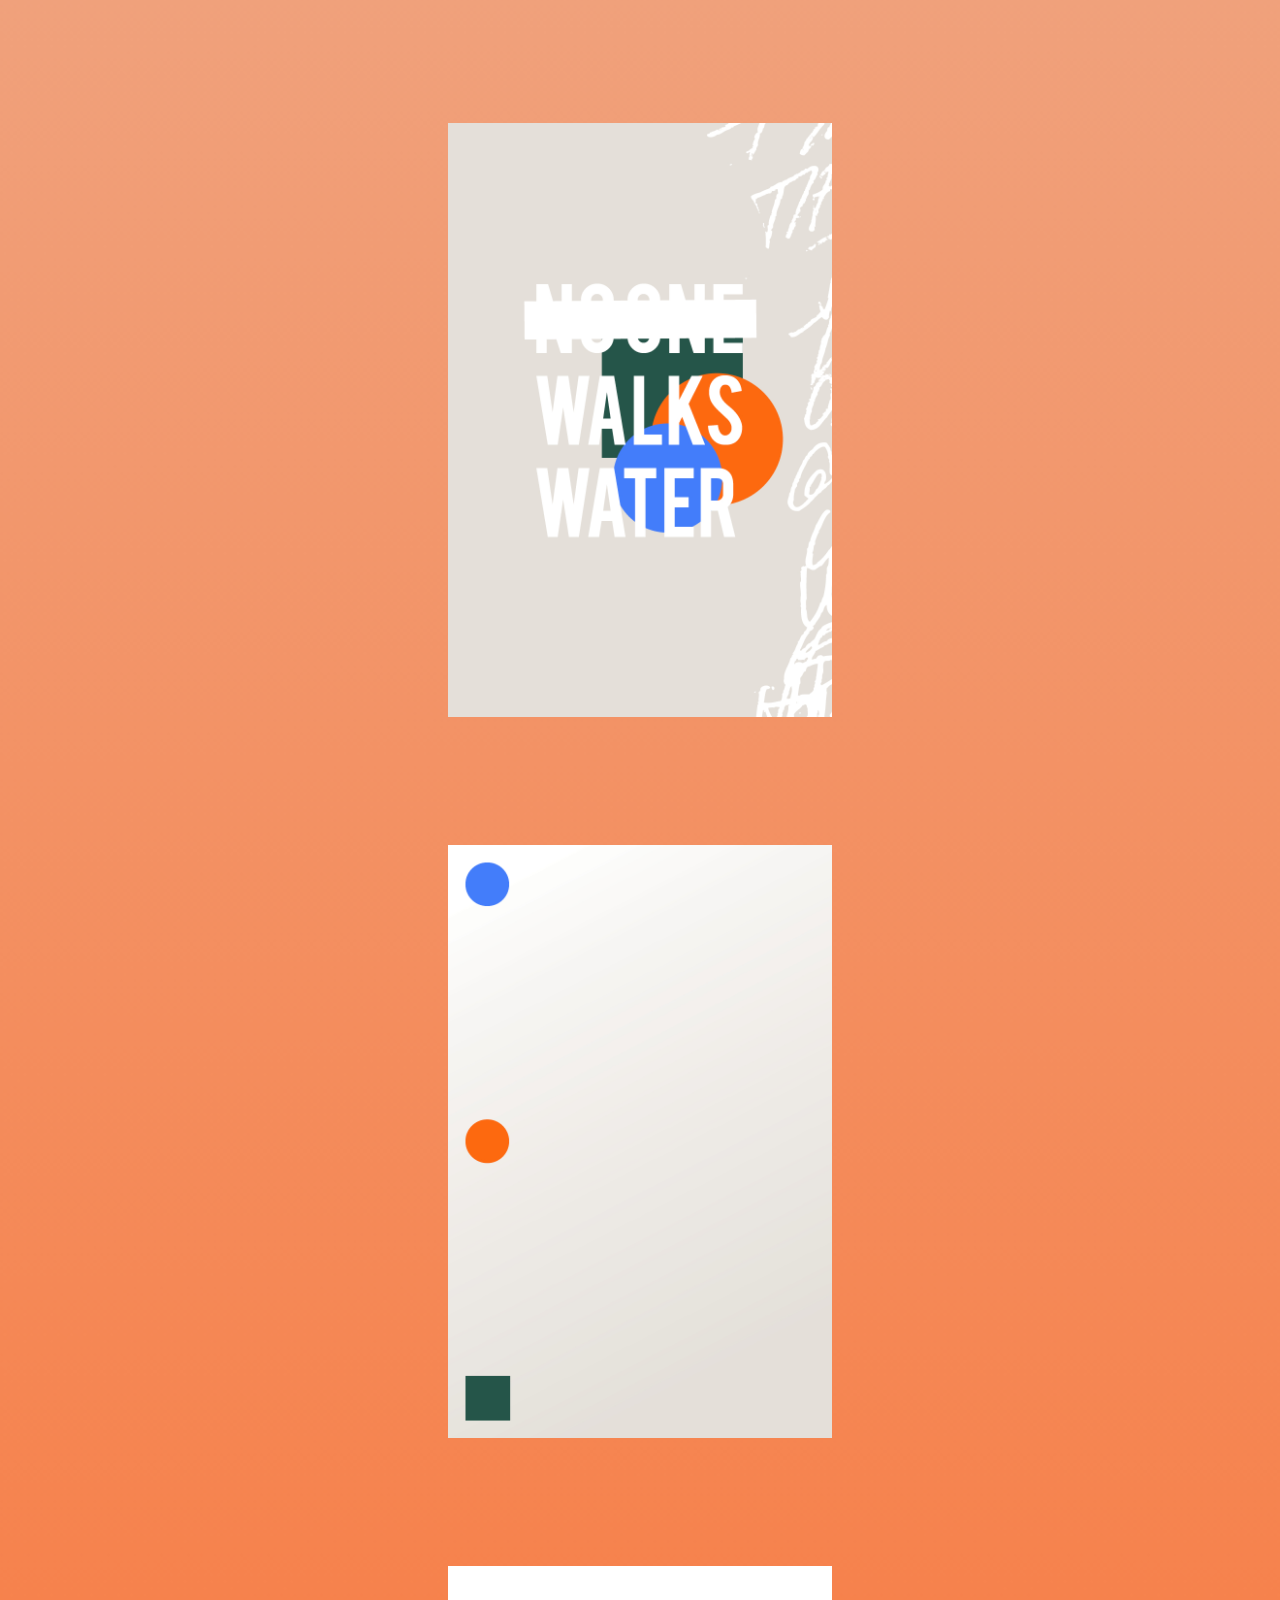
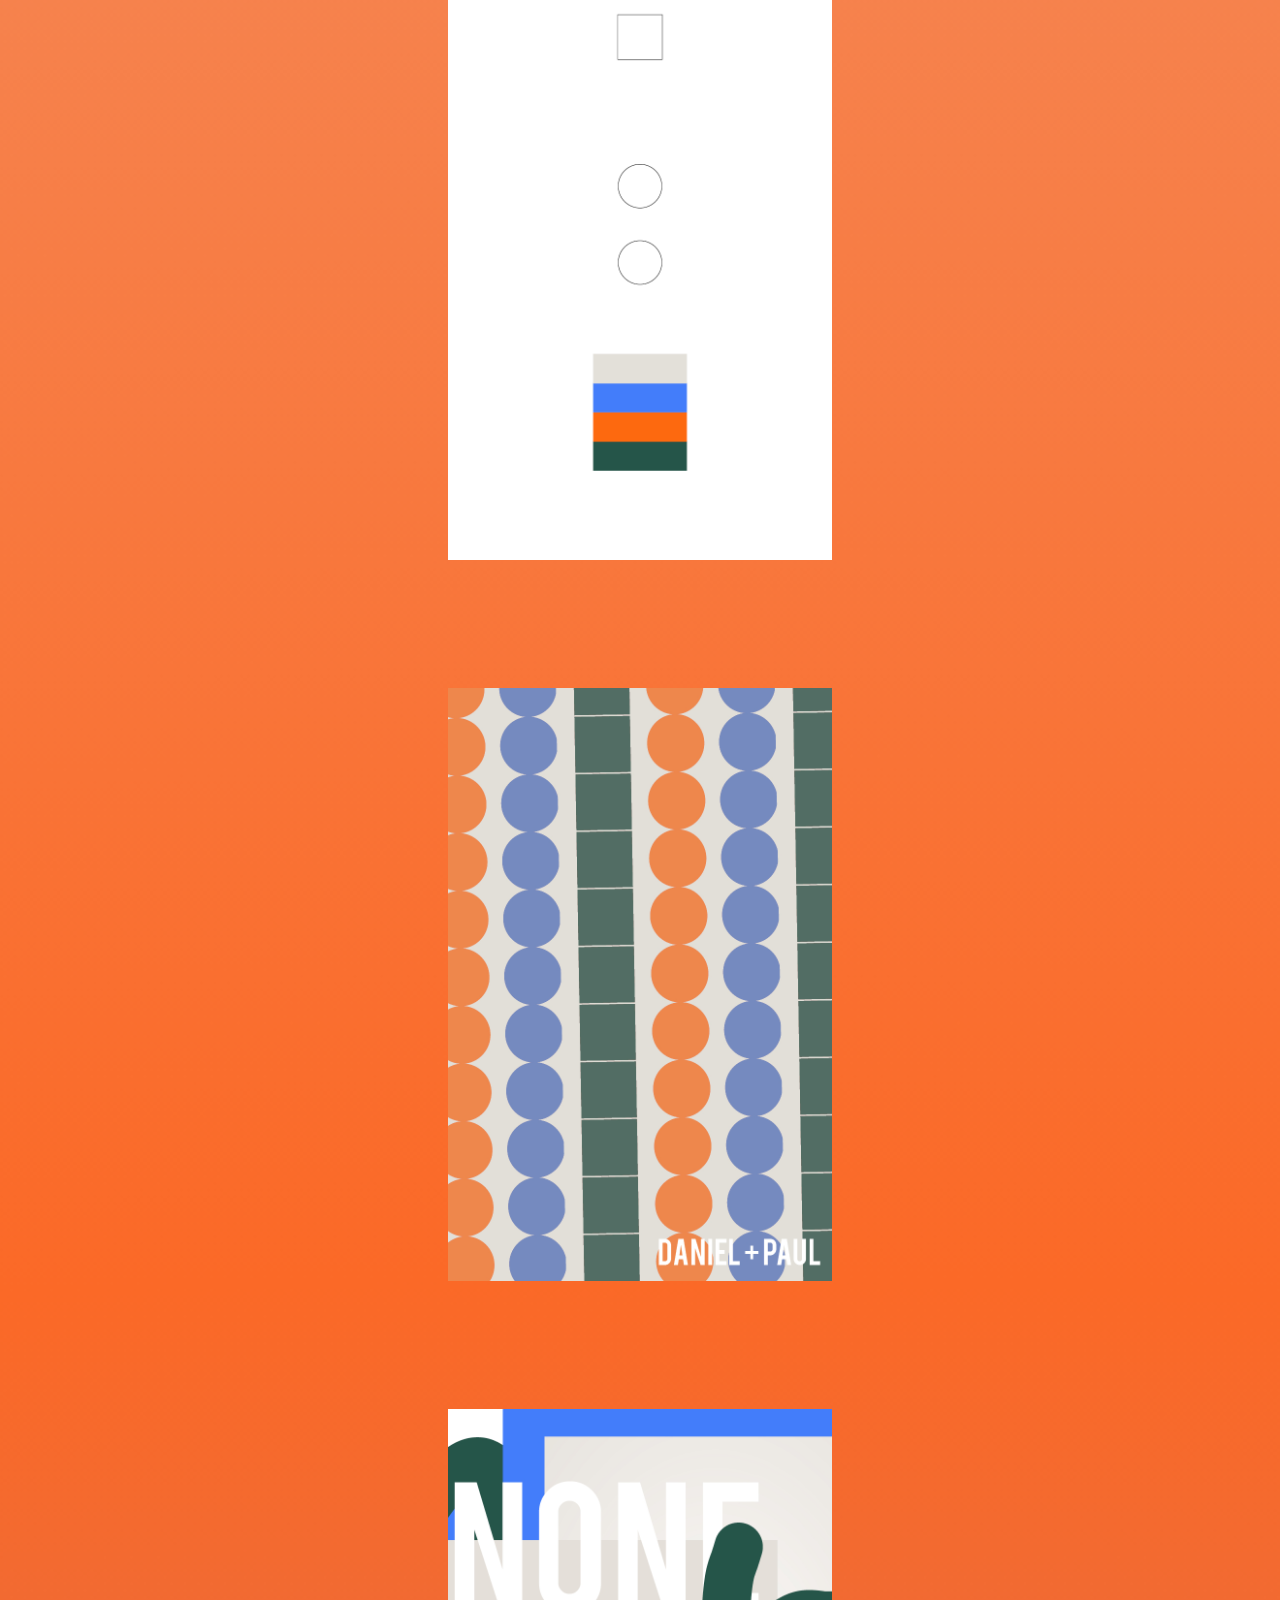
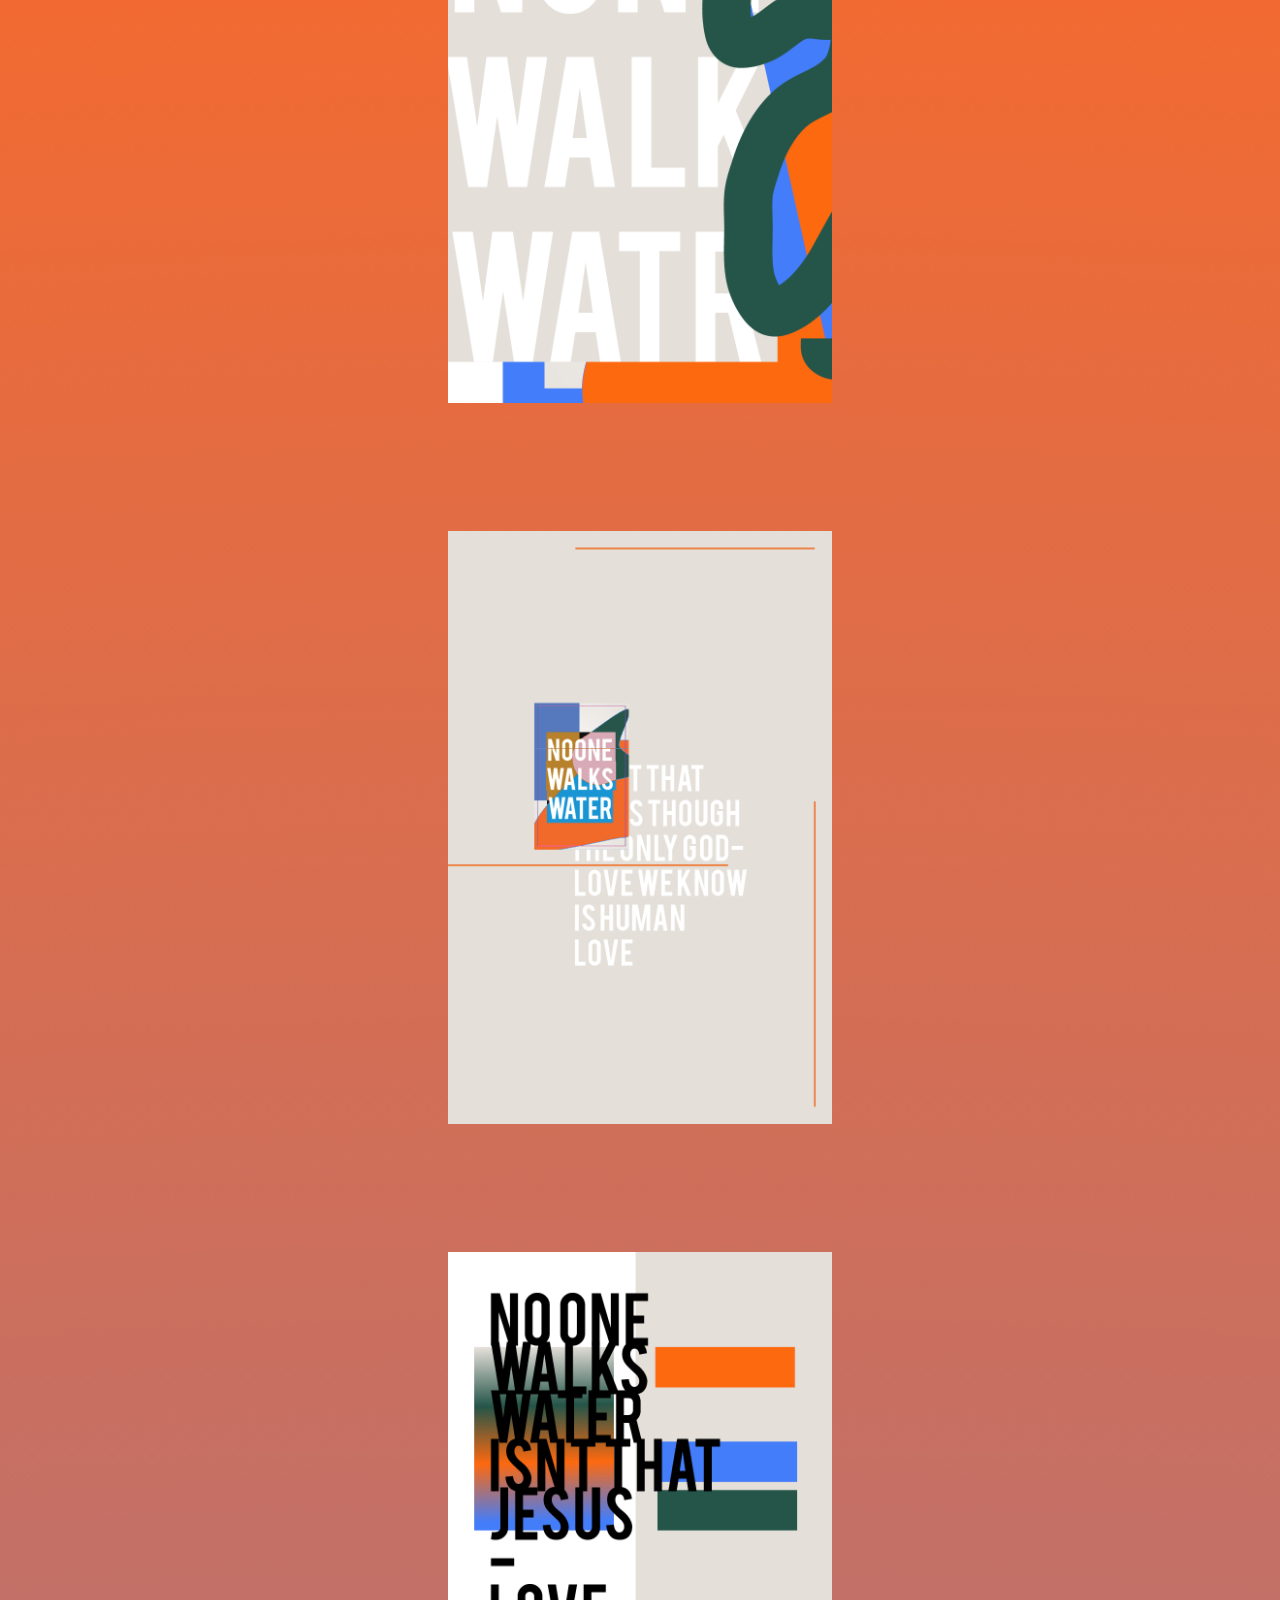
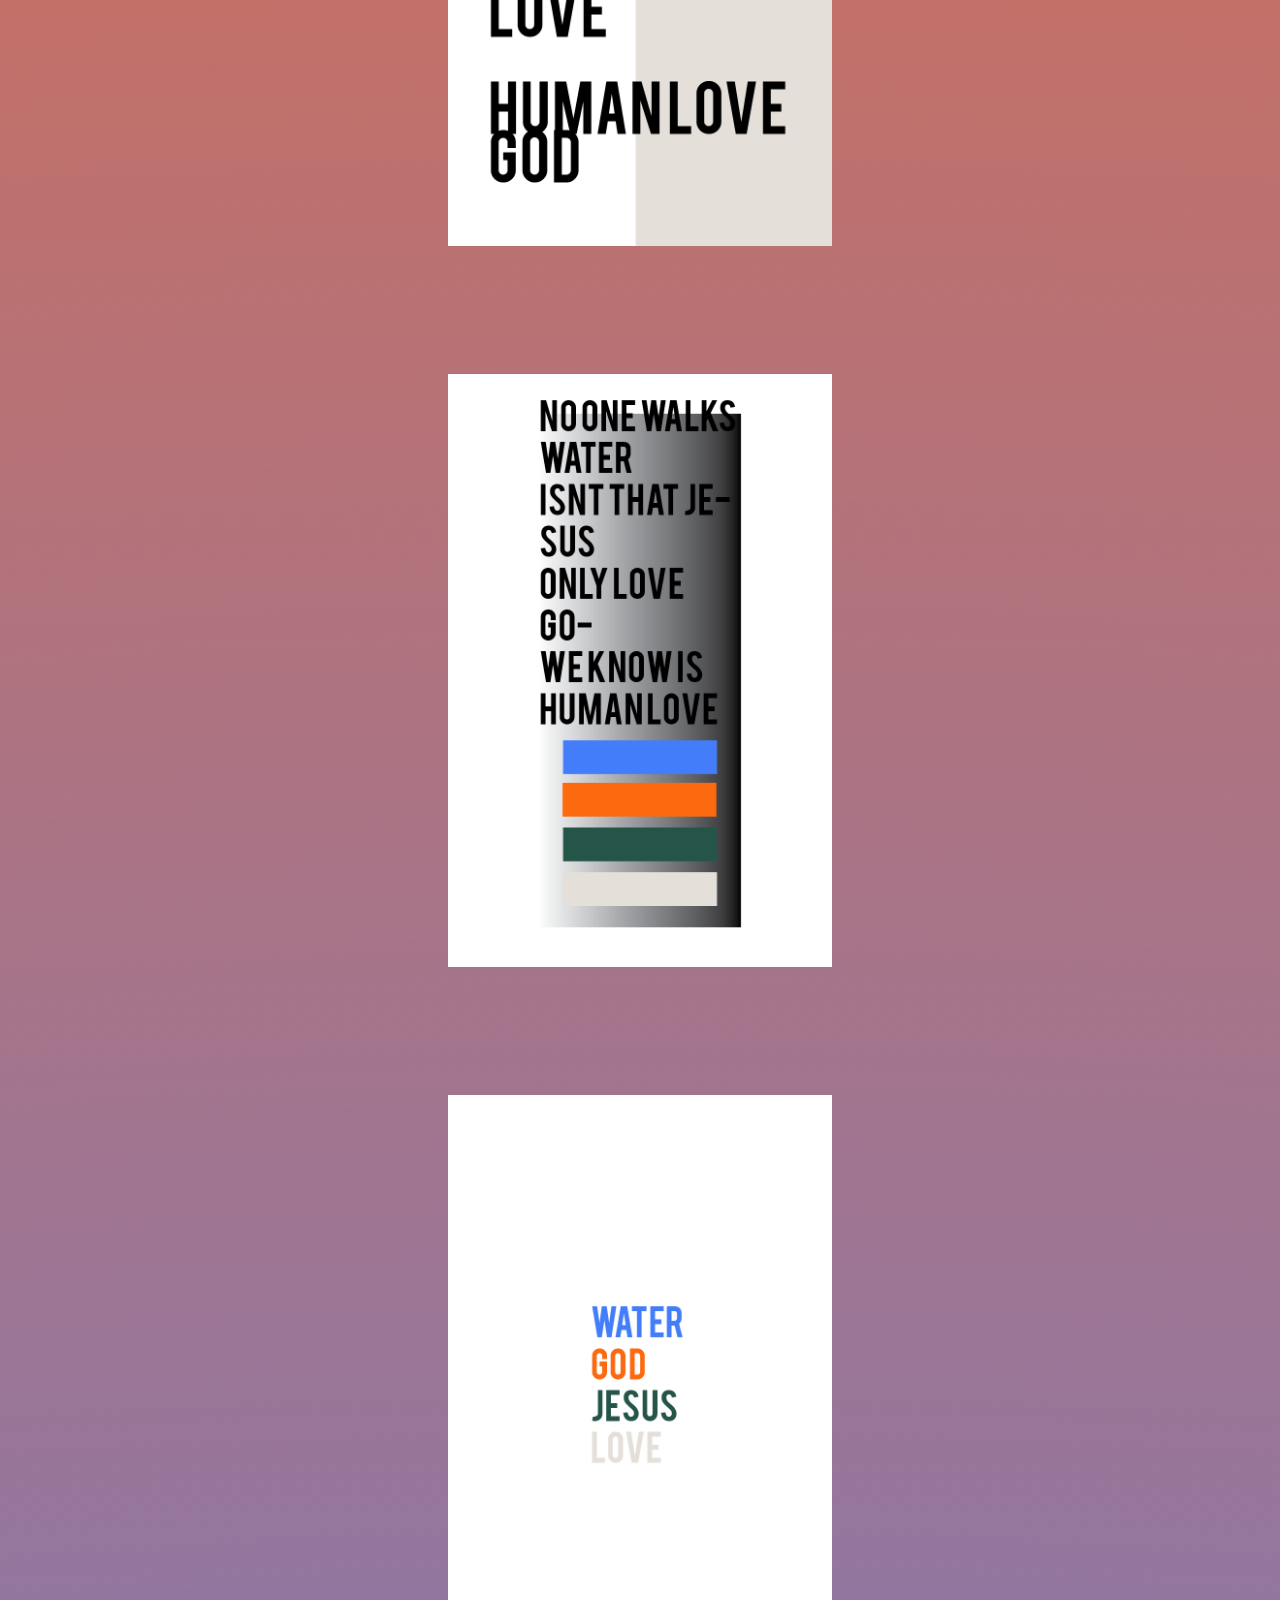
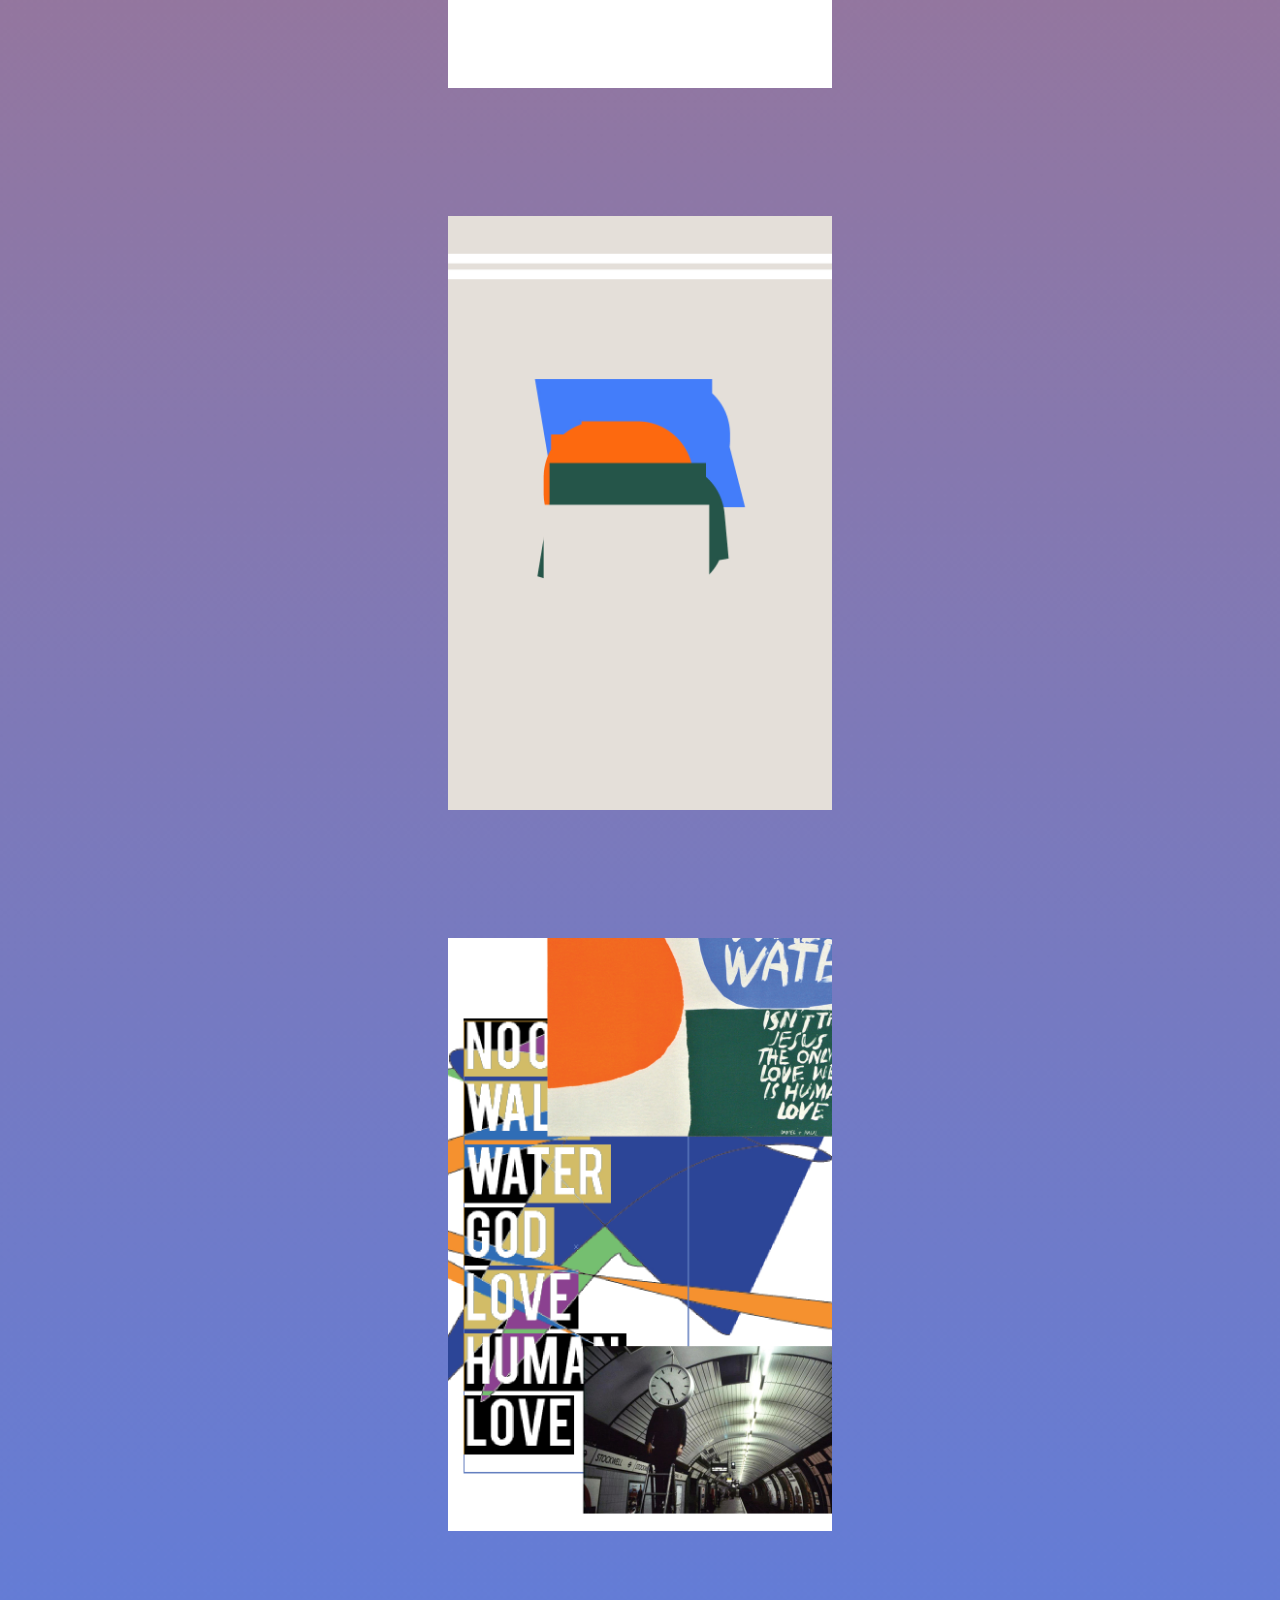
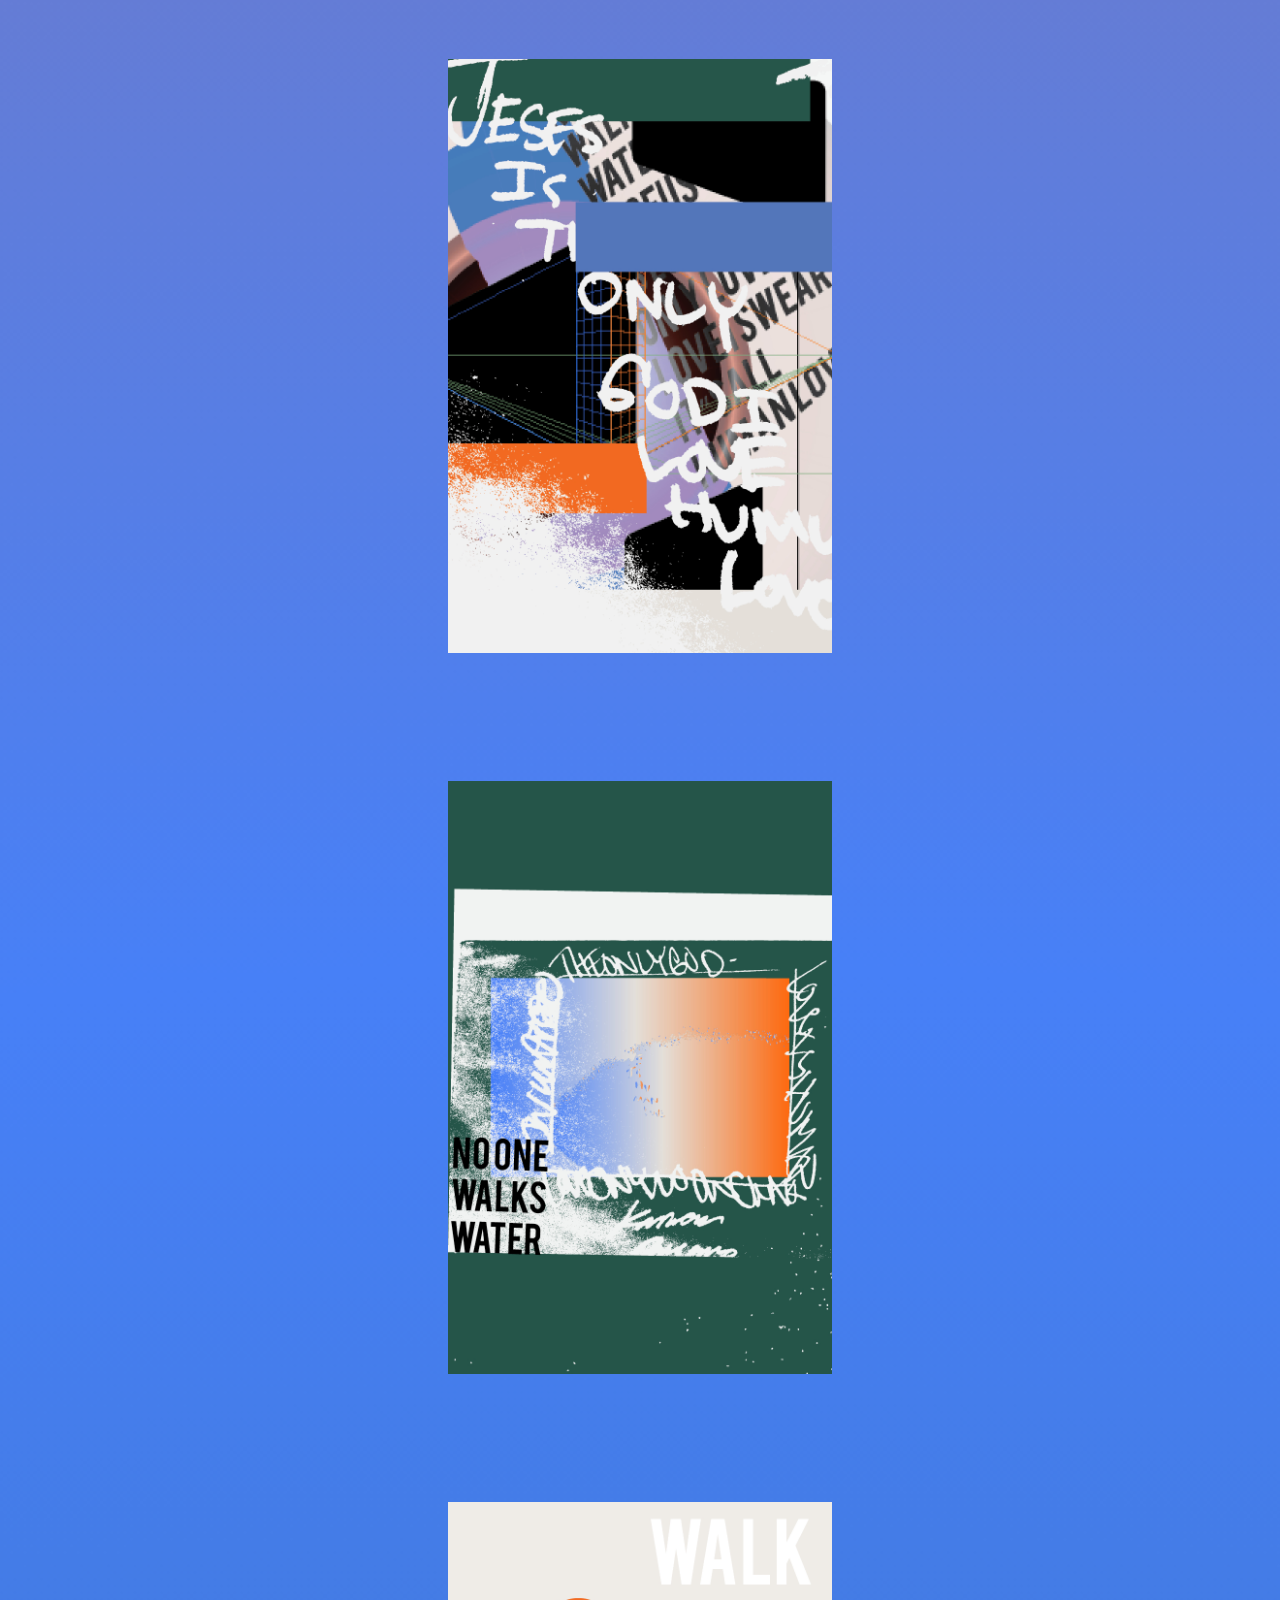
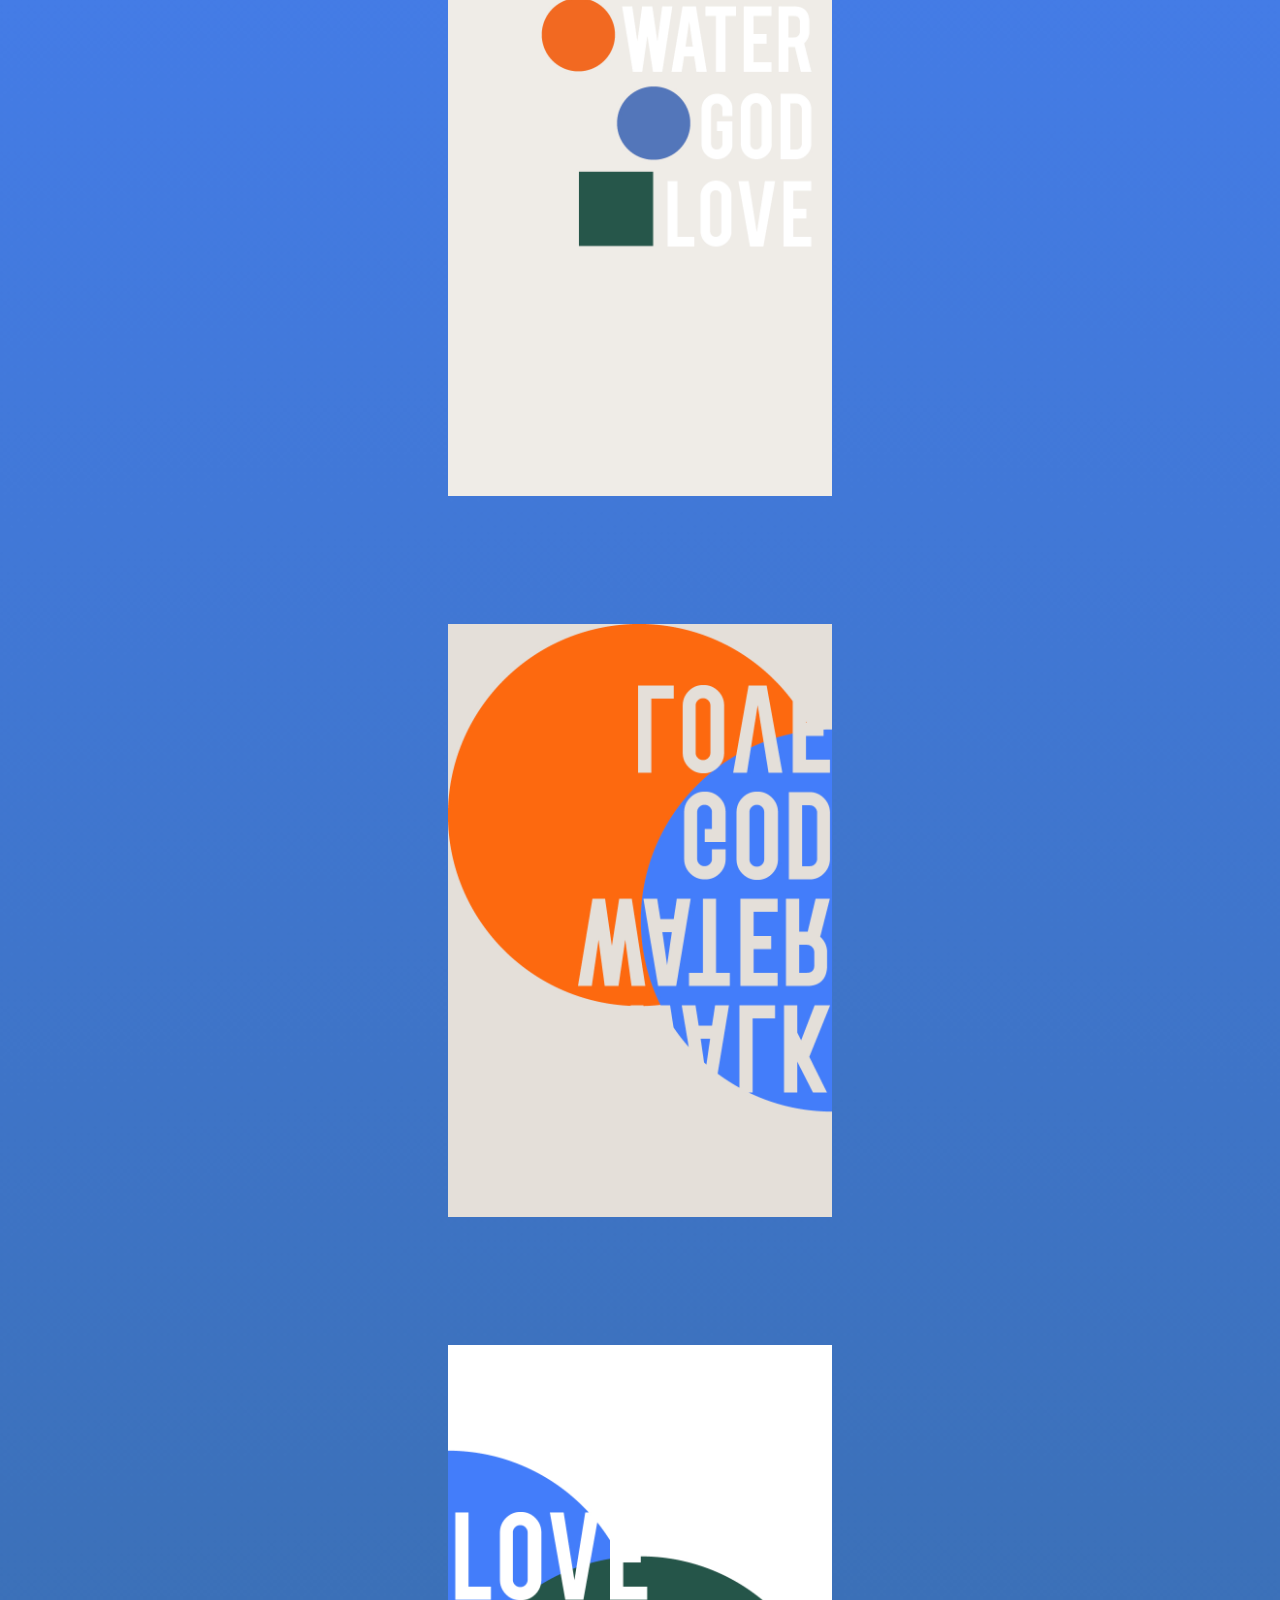
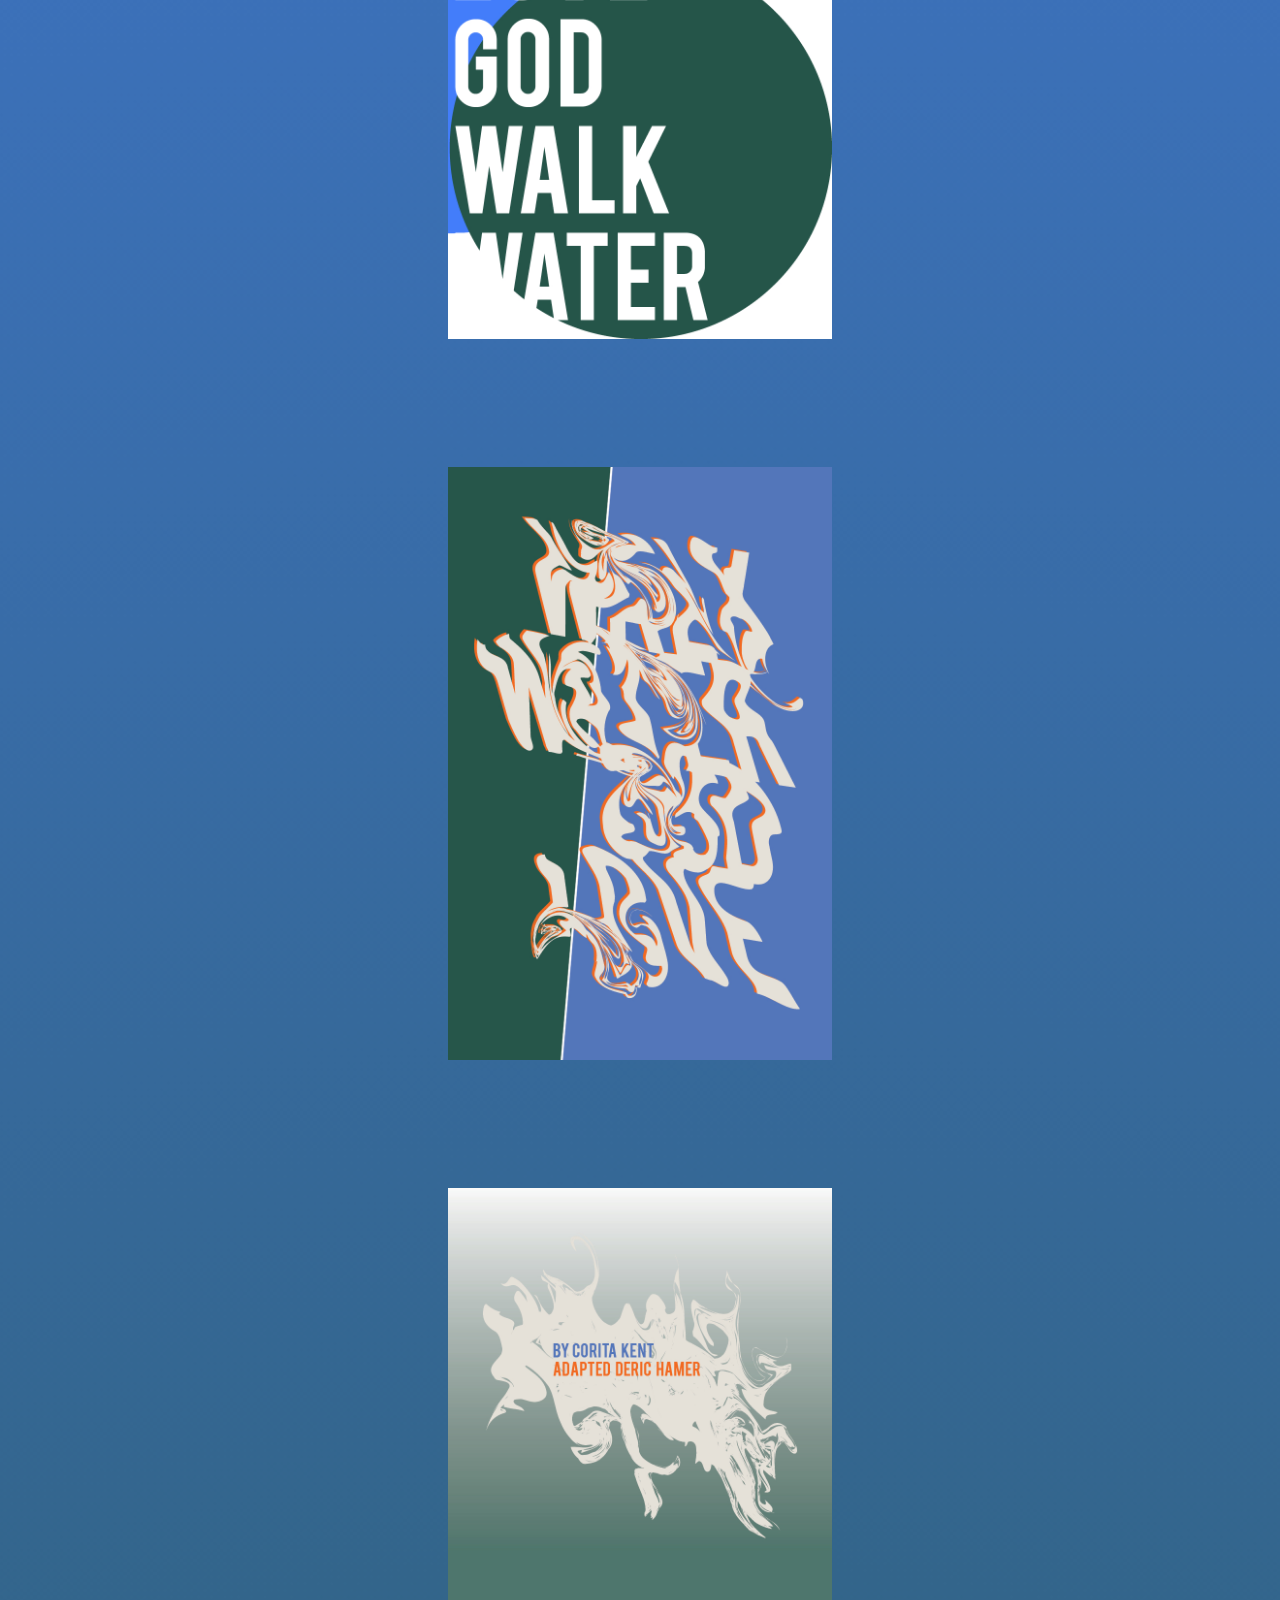
==== commit f4a0cb1e: "favicon link" ====
--- a/index.html
+++ b/index.html
@@ -4,6 +4,7 @@
     <meta charset="utf-8">
     <link rel="stylesheet" type="text/css" href="50.css">
     <title>50 Iterations</title>
+    <link rel="icon" href="favicon.ico" type="image/gif">
     <!--<style>
       * { border: 1px solid red; }
     </style>-->
